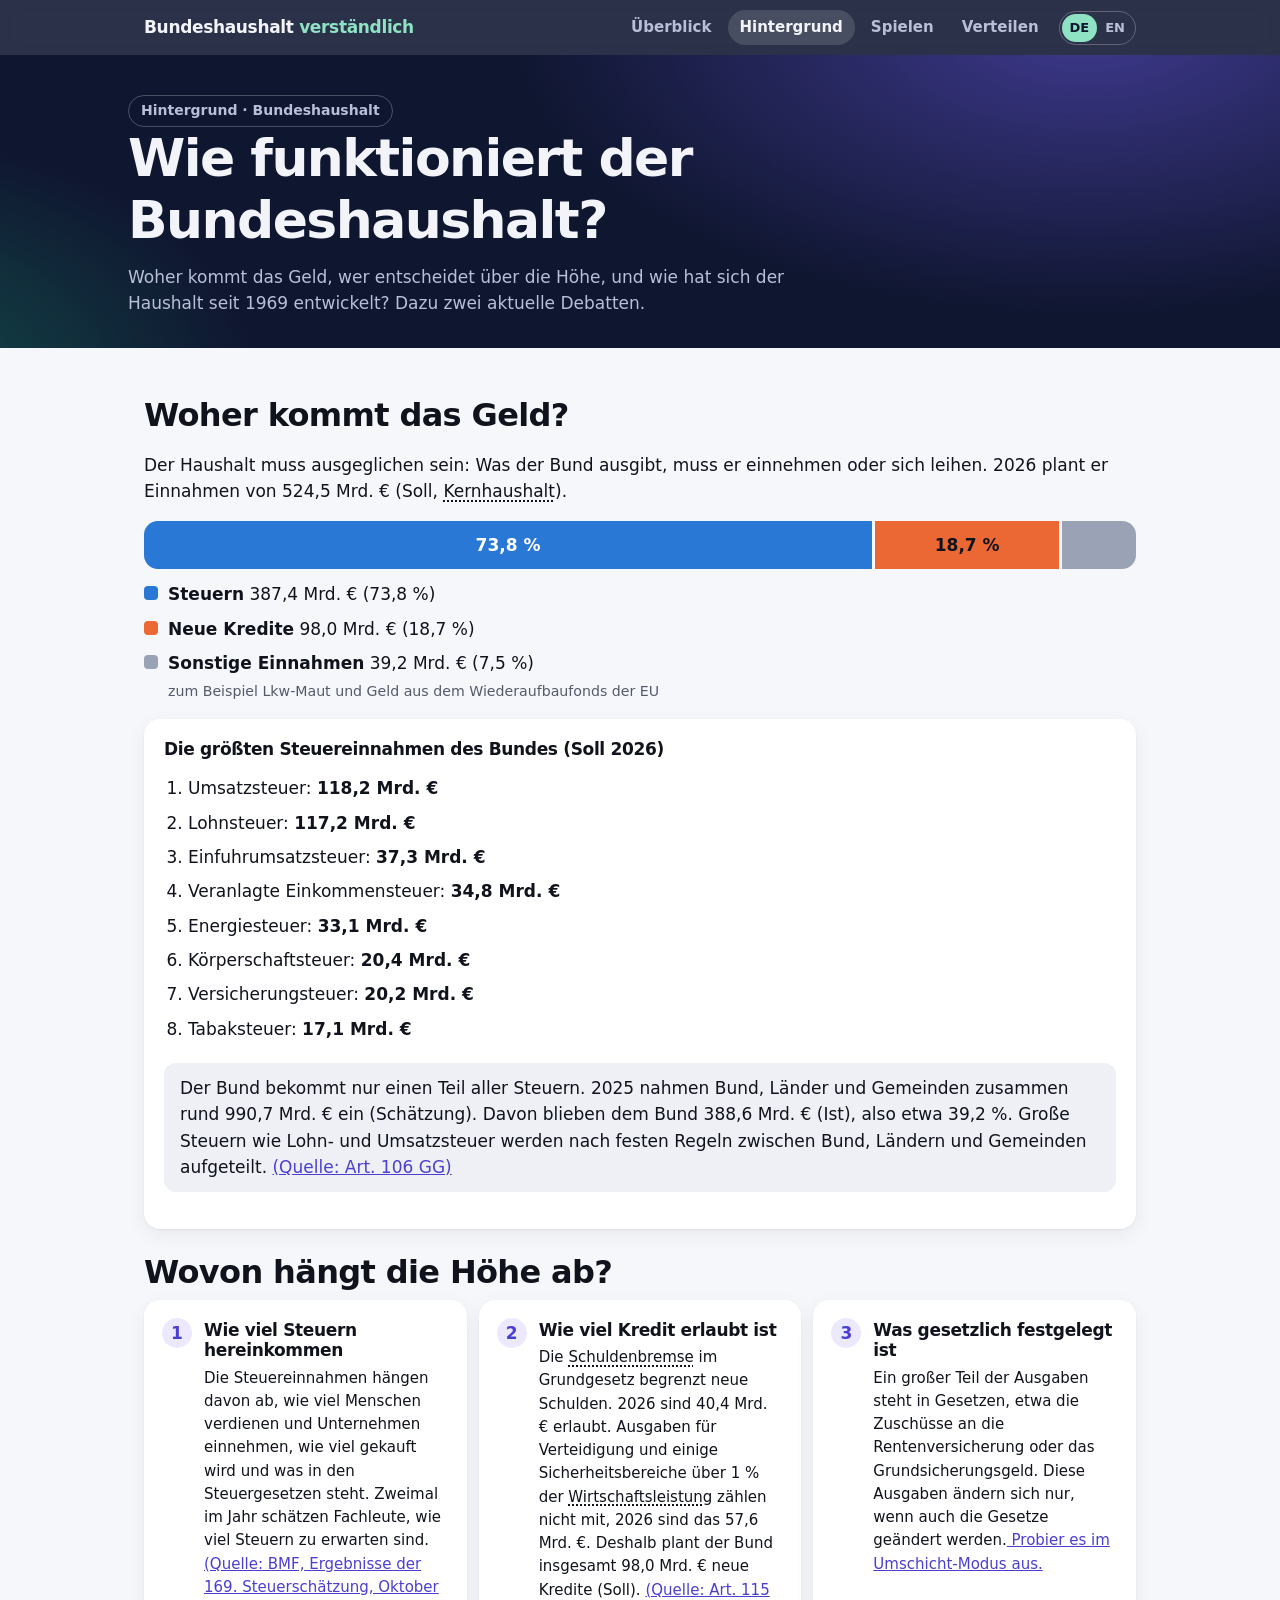
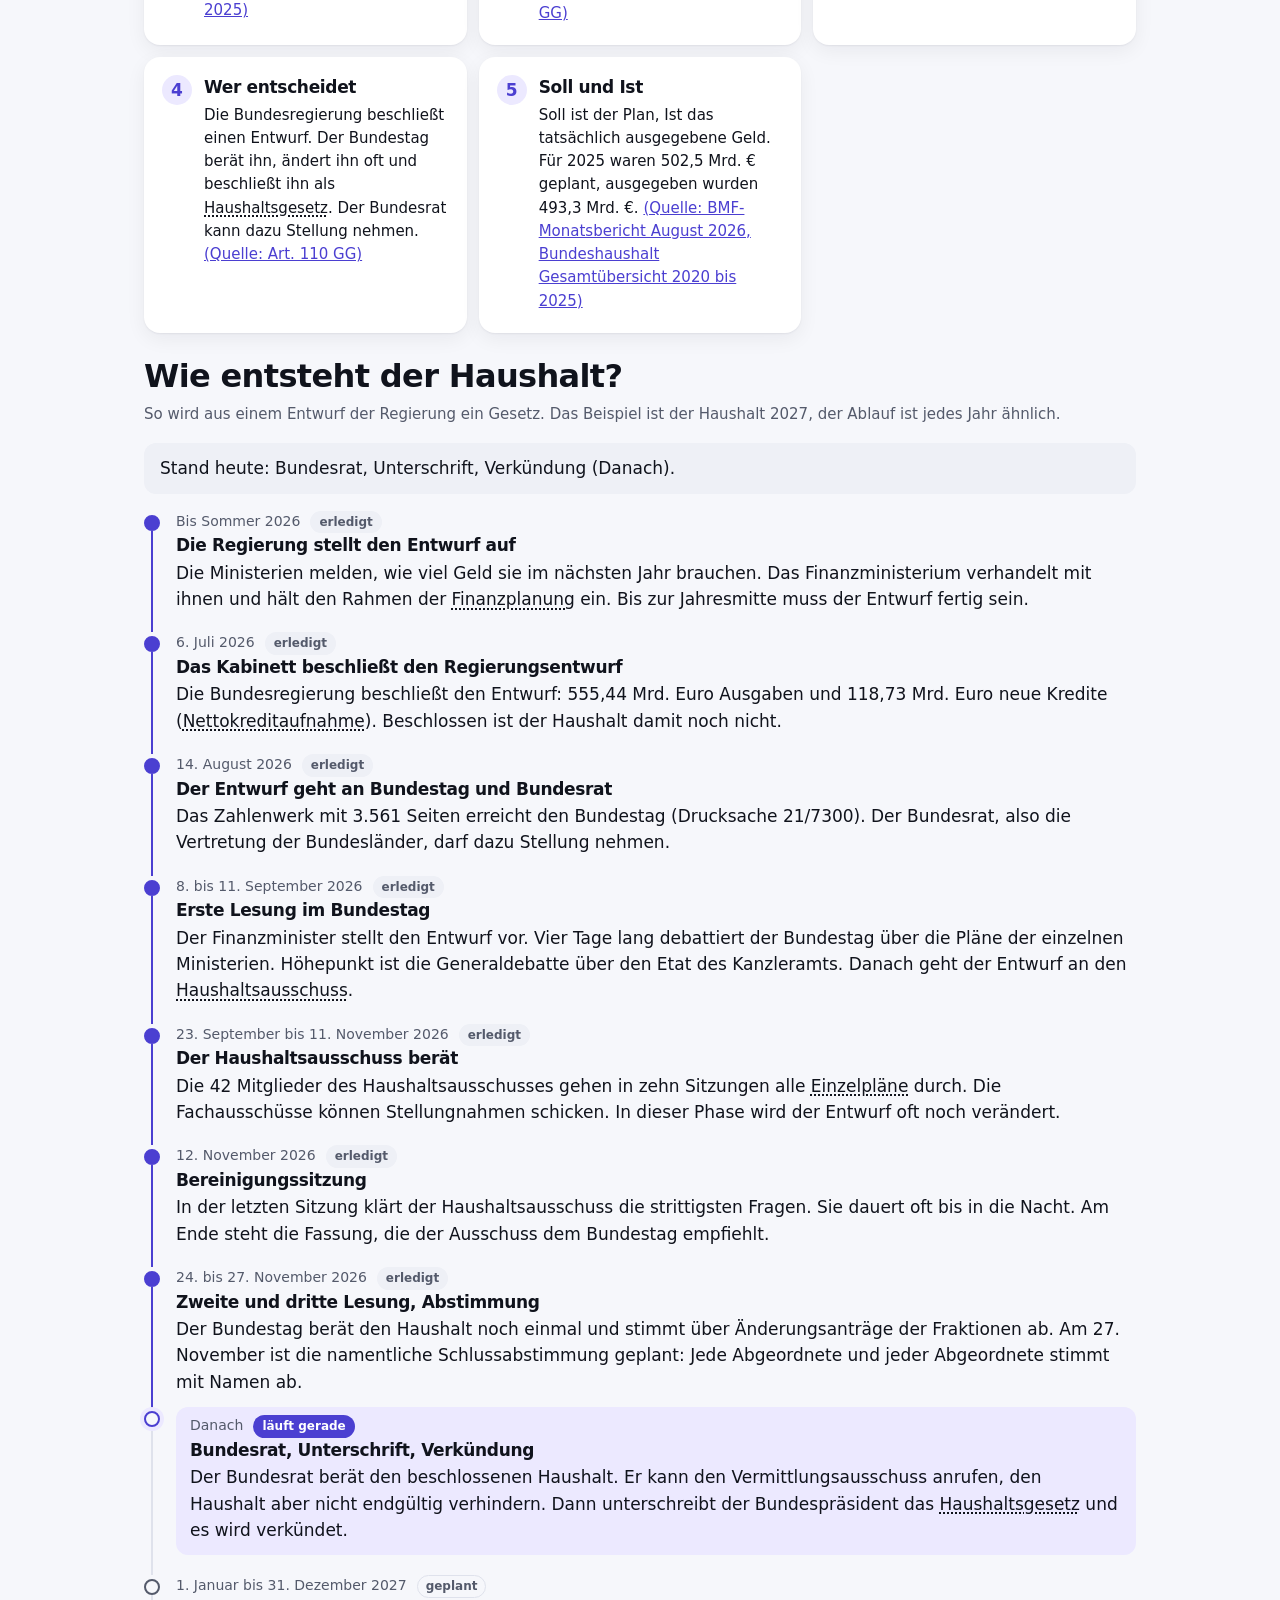
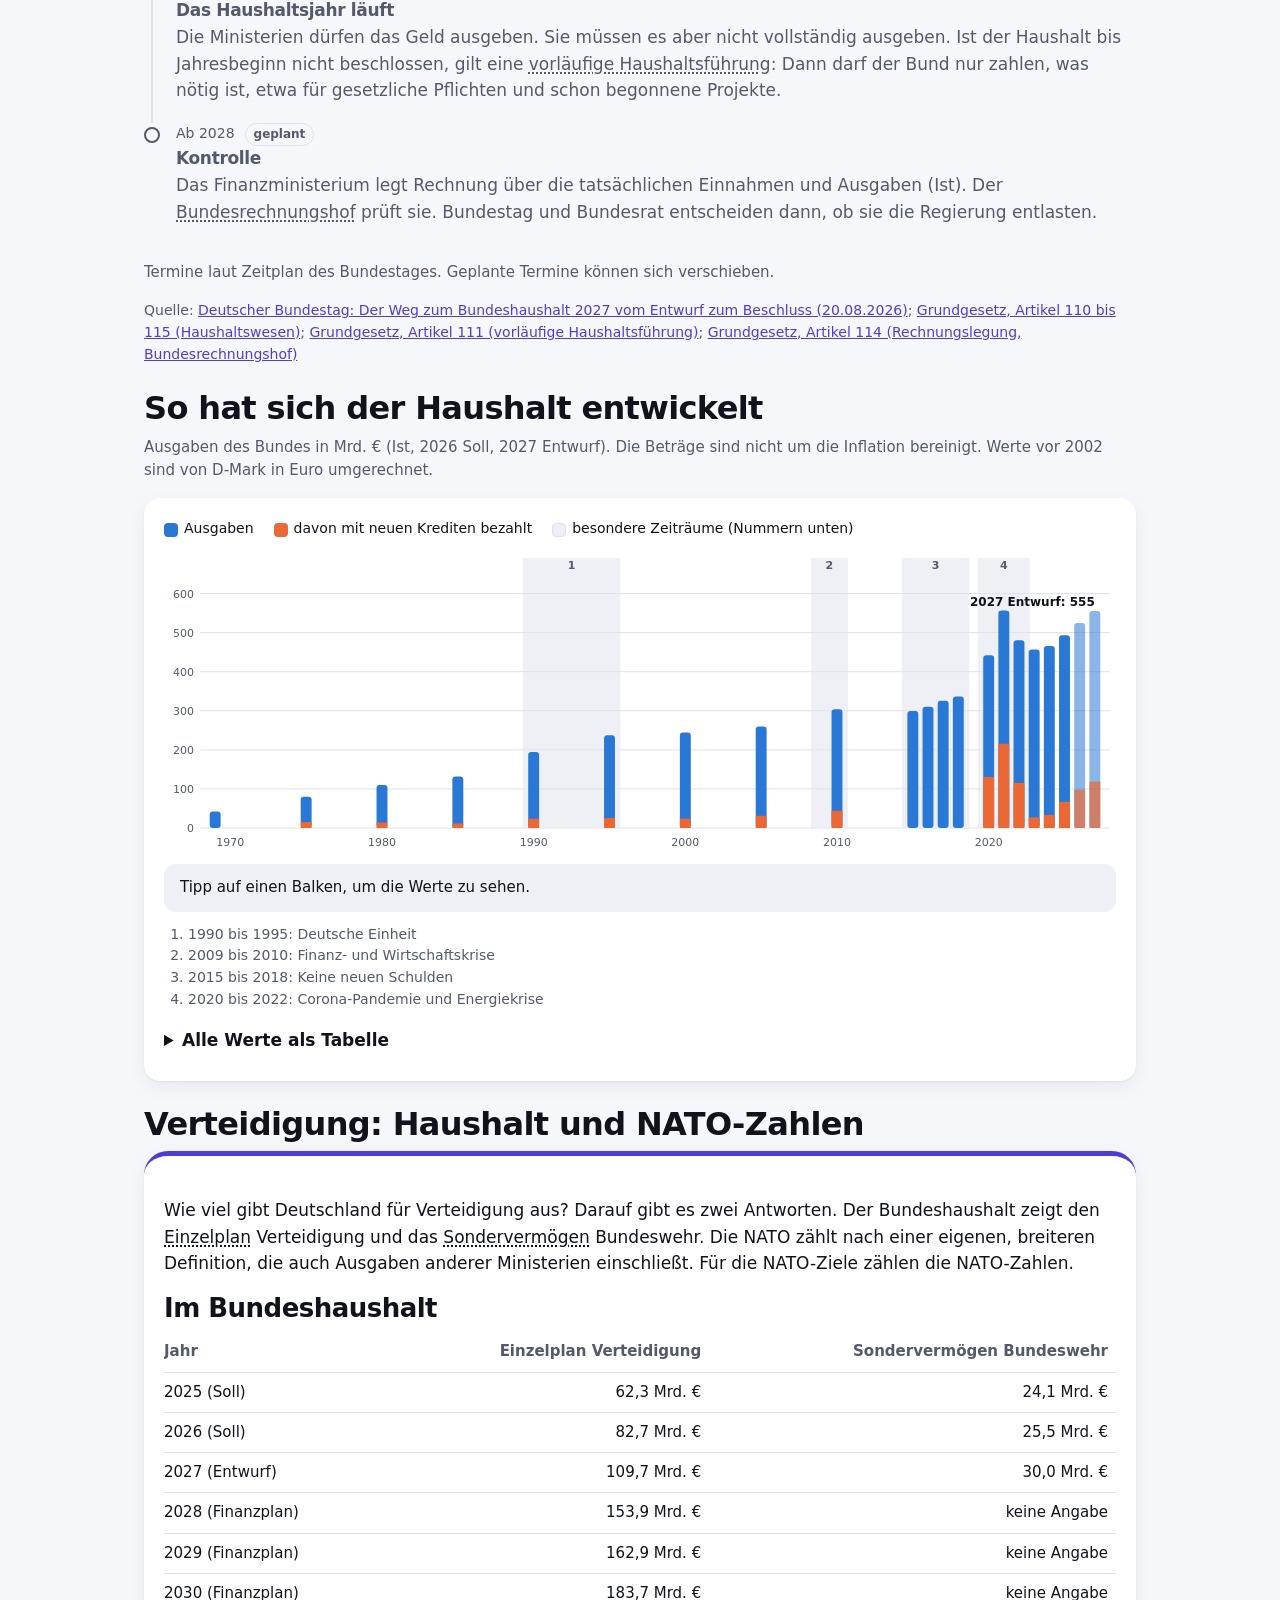
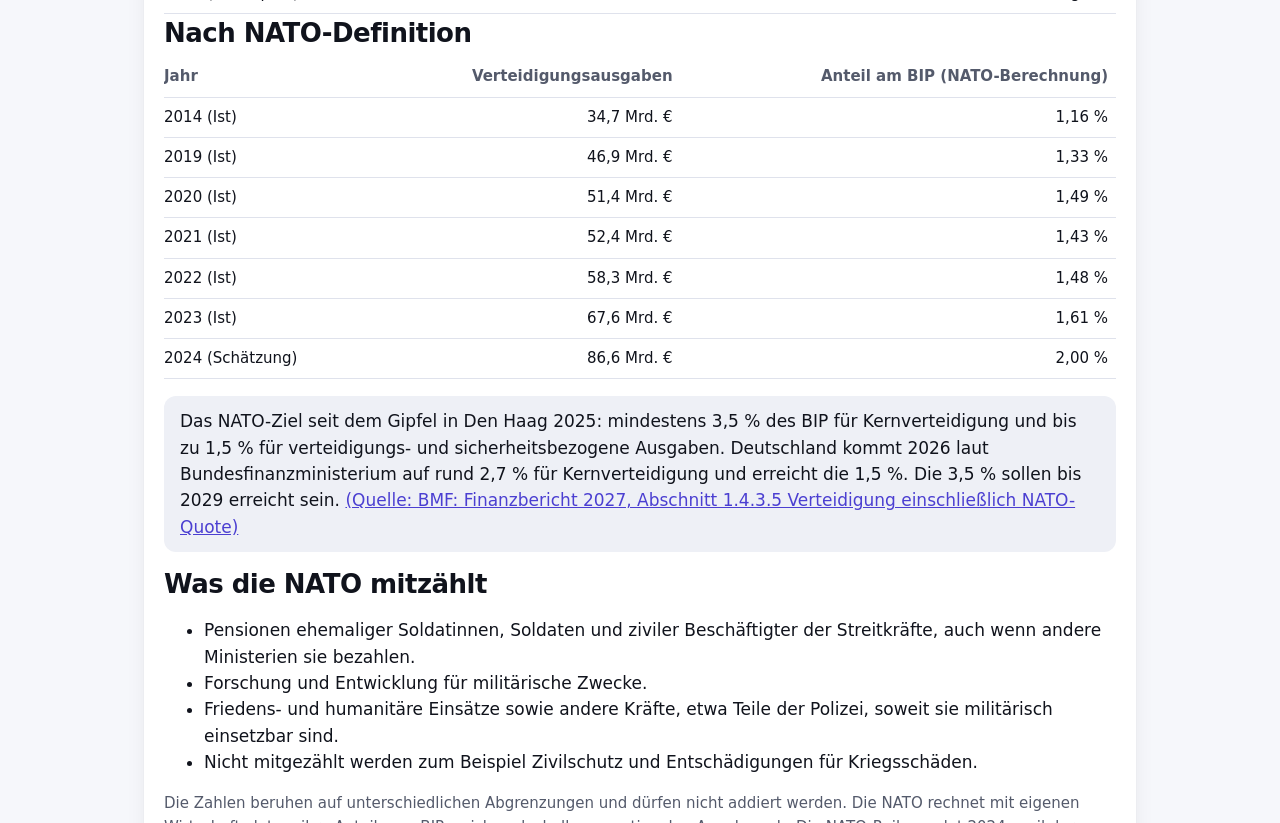
==== hintergrund.html @ 264dc91b "Zeitstrahl Haushaltsverfahren, 100-Euro-Aufteilung, Glossar; CSP und Prüfsumme für D3 Co-Authored-By" ====
<!doctype html>
<html lang="de">
<head>
  <meta charset="utf-8">
  <meta http-equiv="Content-Security-Policy" content="default-src 'self'; script-src 'self' https://cdnjs.cloudflare.com; style-src 'self'; img-src 'self' data:; connect-src 'self'; object-src 'none'; base-uri 'none'; form-action 'none'">
  <meta name="viewport" content="width=device-width, initial-scale=1">
  <title>Hintergrund zum Bundeshaushalt</title>
  <meta name="description" content="Woher kommt das Geld des Bundes, wovon hängt die Höhe des Haushalts ab, und wie hat er sich entwickelt?">
  <meta name="app-version" content="20261026230834">
  <meta name="theme-color" content="#0f1630">
  <link rel="stylesheet" href="css/stil.css?v=20261026230834">
</head>
<body data-seite="hg">
  <header class="topbar">
    <a class="marke" href="index.html" data-intern data-t-html="marke">Bundeshaushalt <span>verständlich</span></a>
    <div class="topbar-rechts">
      <nav class="hauptnav" aria-label="Hauptnavigation">
        <a href="index.html" data-intern data-t="nav.ueberblick">Überblick</a>
        <a href="hintergrund.html" data-intern aria-current="page" data-t="nav.hintergrund">Hintergrund</a>
        <a href="spiel.html" data-intern data-t="nav.spielen">Spielen</a>
        <a href="umschichten.html" data-intern data-t="nav.verteilen">Verteilen</a>
      </nav>
      <nav class="sprachwahl" data-t-label="nav.sprache" aria-label="Sprache">
        <a data-lang="de" hreflang="de" lang="de">DE</a>
        <a data-lang="en" hreflang="en" lang="en">EN</a>
      </nav>
    </div>
  </header>

  <section class="hero seiten-kopf">
    <div class="hero-inhalt">
      <p class="dachzeile" data-t="hg.dachzeile">Hintergrund · Bundeshaushalt</p>
      <h1 data-t="hg.ueberschrift">Wie funktioniert der Bundeshaushalt?</h1>
      <p data-t="hg.einleitung"></p>
    </div>
  </section>

  <main class="seite">
    <section class="bereich" aria-labelledby="einnahmen-titel">
      <h2 class="abschnitt-titel" id="einnahmen-titel" data-t="hg.einnahmen.titel">Woher kommt das Geld?</h2>
      <p id="einnahmen-text"></p>
      <div class="anteilsbalken" id="einnahmen-balken" role="img"></div>
      <ul class="anteils-legende" id="einnahmen-legende"></ul>
      <div class="karte-block">
        <h3 data-t="hg.steuern.titel">Die größten Steuereinnahmen des Bundes (Soll 2026)</h3>
        <ol class="rangliste" id="steuern"></ol>
        <p class="ergebnis-hinweis" id="steuer-verteilung"></p>
      </div>
    </section>

    <section class="bereich" aria-labelledby="hoehe-titel">
      <h2 class="abschnitt-titel" id="hoehe-titel" data-t="hg.hoehe.titel">Wovon hängt die Höhe ab?</h2>
      <div class="karten-raster" id="hoehe"></div>
    </section>

    <section class="bereich" id="verfahren" aria-labelledby="verfahren-titel">
      <h2 class="abschnitt-titel" id="verfahren-titel" data-t="verf.titel">Wie entsteht der Haushalt?</h2>
      <p class="hinweis" id="verfahren-text"></p>
      <p class="ergebnis-hinweis" id="verfahren-stand" aria-live="polite"></p>
      <ol class="zeitstrahl" id="zeitstrahl"></ol>
      <p class="hinweis" data-t="verf.hinweis"></p>
      <p class="debatte-quelle" id="verfahren-quellen"></p>
    </section>

    <section class="bereich" aria-labelledby="verlauf-titel">
      <h2 class="abschnitt-titel" id="verlauf-titel" data-t="hg.geschichte.titel">So hat sich der Haushalt entwickelt</h2>
      <p class="hinweis" data-t="hg.geschichte.text"></p>
      <div class="karte-block">
        <ul class="verlauf-legende">
          <li><span class="punkt punkt-ausgaben"></span><span data-t="hg.geschichte.ausgaben"></span></li>
          <li><span class="punkt punkt-kredite"></span><span data-t="hg.geschichte.kredite"></span></li>
          <li><span class="punkt punkt-zeit"></span><span data-t="hg.geschichte.ereignis"></span></li>
        </ul>
        <div class="verlauf" id="verlauf"></div>
        <p class="verlauf-info" id="verlauf-info" aria-live="polite" data-t="hg.geschichte.tipp"></p>
        <ol class="ereignisse" id="ereignisse"></ol>
        <details class="liste-innen">
          <summary data-t="hg.geschichte.tabelle">Alle Werte als Tabelle</summary>
          <div class="tabelle-rahmen">
            <table id="verlauf-tabelle">
              <thead><tr>
                <th scope="col" data-t="hg.geschichte.jahr">Jahr</th>
                <th scope="col" data-t="hg.geschichte.ausgaben">Ausgaben</th>
                <th scope="col" data-t="hg.geschichte.kredite.kurz">Neue Kredite</th>
                <th scope="col" data-t="hg.geschichte.steuern">Steuern</th>
              </tr></thead>
              <tbody></tbody>
            </table>
          </div>
          <p class="hinweis" data-t="hg.geschichte.luecke"></p>
        </details>
      </div>
    </section>

    <section class="bereich" aria-labelledby="nato-titel">
      <h2 class="abschnitt-titel" id="nato-titel" data-t="nato.titel">Verteidigung: Haushalt und NATO-Zahlen</h2>
      <article class="debatte">
        <p data-t="nato.einleitung"></p>
        <h3 class="ua-unterzeile" data-t="nato.haushalt.titel">Im Bundeshaushalt</h3>
        <div class="tabelle-rahmen">
          <table id="nato-haushalt">
            <thead><tr>
              <th scope="col" data-t="hg.geschichte.jahr">Jahr</th>
              <th scope="col" data-t="nato.ep14">Einzelplan Verteidigung</th>
              <th scope="col" data-t="nato.sv">Sondervermögen Bundeswehr</th>
            </tr></thead>
            <tbody></tbody>
          </table>
        </div>
        <h3 class="ua-unterzeile" data-t="nato.nato.titel">Nach NATO-Definition</h3>
        <div class="tabelle-rahmen">
          <table id="nato-reihe">
            <thead><tr>
              <th scope="col" data-t="hg.geschichte.jahr">Jahr</th>
              <th scope="col" data-t="nato.ausgaben">Verteidigungsausgaben</th>
              <th scope="col" data-t="nato.anteil">Anteil am BIP</th>
            </tr></thead>
            <tbody></tbody>
          </table>
        </div>
        <p class="ergebnis-hinweis" id="nato-quote"></p>
        <h3 class="ua-unterzeile" data-t="nato.zaehlt.titel">Was die NATO mitzählt</h3>
        <ul>
          <li data-t="nato.zaehlt.1"></li>
          <li data-t="nato.zaehlt.2"></li>
          <li data-t="nato.zaehlt.3"></li>
          <li data-t="nato.zaehlt.4"></li>
        </ul>
        <p class="hinweis" data-t="nato.hinweis"></p>
        <p class="debatte-quelle" id="nato-quellen"></p>
      </article>
    </section>

    <section class="bereich" aria-labelledby="ukraine-titel">
      <h2 class="abschnitt-titel" id="ukraine-titel" data-t="ua.titel">Ukraine-Hilfe im Haushalt</h2>
      <article class="debatte">
        <p id="ua-einleitung"></p>
        <div class="tabelle-rahmen">
          <table id="ua-tabelle">
            <thead><tr>
              <th scope="col" data-t="ua.posten">Posten</th>
              <th scope="col" data-t="details.soll26">Soll 2026</th>
              <th scope="col" data-t="details.soll25">Soll 2025</th>
              <th scope="col" data-t="details.entwurf27">Entwurf 2027</th>
            </tr></thead>
            <tbody></tbody>
            <tfoot></tfoot>
          </table>
        </div>
        <p class="hinweis" data-t="ua.hinweis.programm"></p>
        <h3 class="ua-unterzeile" data-t="ua.tracker.titel">Die gesamte Hilfe seit Kriegsbeginn</h3>
        <p id="ua-tracker-text"></p>
        <div class="tabelle-rahmen">
          <table id="ua-tracker">
            <thead><tr>
              <th scope="col" data-t="ua.tracker.art">Art</th>
              <th scope="col" data-t="ua.tracker.zugewiesen">Zugewiesen</th>
              <th scope="col" data-t="ua.tracker.zugesagt">Zugesagt</th>
            </tr></thead>
            <tbody></tbody>
          </table>
        </div>
        <p class="hinweis" data-t="ua.tracker.erklaerung"></p>
        <p class="debatte-quelle" id="ua-tracker-quellen"></p>
        <h3 class="ua-unterzeile" data-t="ua.aufschluesselung.titel">Warum die Militärhilfe nicht aufgeschlüsselt ist</h3>
        <p data-t="ua.aufschluesselung.text"></p>
        <h3 class="ua-unterzeile" data-t="ua.fehlt.titel">Was nicht als Ukraine-Posten erkennbar ist</h3>
        <ul>
          <li data-t="ua.fehlt.1"></li>
          <li data-t="ua.fehlt.2"></li>
        </ul>
        <p class="ergebnis-hinweis" data-t="ua.fazit"></p>
        <p class="debatte-quelle" id="ua-quellen"></p>
      </article>
    </section>

    <section class="bereich" id="laender" aria-labelledby="laender-titel">
      <h2 class="abschnitt-titel" id="laender-titel" data-t="oda.titel">Entwicklungsgelder nach Ländern</h2>
      <article class="debatte">
        <p id="oda-einleitung"></p>
        <label class="suche-label" for="oda-feld" data-t="oda.suche">Land suchen</label>
        <input type="search" id="oda-feld" class="suchfeld" list="oda-liste" autocomplete="off" data-t-placeholder="oda.platzhalter">
        <datalist id="oda-liste"></datalist>
        <div id="oda-land" class="oda-land" aria-live="polite" hidden></div>
        <h3 class="ua-unterzeile" id="oda-top-titel"></h3>
        <ol class="oda-rangliste" id="oda-top"></ol>
        <h3 class="ua-unterzeile" data-t="oda.wichtig.titel">Gut zu wissen</h3>
        <ul>
          <li data-t="oda.wichtig.1"></li>
          <li data-t="oda.wichtig.2"></li>
          <li data-t="oda.wichtig.3"></li>
        </ul>
        <p class="debatte-quelle" id="oda-quelle"></p>
      </article>
    </section>

    <section class="bereich" aria-labelledby="debatten-titel">
      <h2 class="abschnitt-titel" id="debatten-titel" data-t="hg.debatten.titel">Aktuelle Debatten</h2>
      <p class="hinweis" data-t="hg.debatten.text"></p>
      <div id="debatten" class="debatten"></div>
    </section>

    <section class="bereich" id="glossar" aria-labelledby="glossar-titel">
      <h2 class="abschnitt-titel" id="glossar-titel" data-t="glossar.titel">Begriffe einfach erklärt</h2>
      <p class="hinweis" data-t="glossar.text"></p>
      <dl class="glossar-liste" id="glossar-liste" data-kein-glossar></dl>
    </section>

    <footer class="quellen">
      <h2 data-t="quellen.titel">Quellen</h2>
      <ul id="hg-quellen"></ul>
    </footer>
  </main>

  <script src="js/sprache.js?v=20261026230834"></script>
  <script src="js/glossar.js?v=20261026230834"></script>
  <script src="js/hintergrund.js?v=20261026230834"></script>
</body>
</html>
---- css/stil.css ----
/* ==========================================================================
   Bundeshaushalt verständlich: gemeinsame Gestaltung für alle Seiten
   ========================================================================== */

:root {
  color-scheme: light;
  --hintergrund: #f6f7fb;
  --karte: #ffffff;
  --flaeche: #eef0f6;
  --text: #10131c;
  --text-leise: #545a6b;
  --linie: #dfe2ec;
  --akzent: #4b3fd1;
  --akzent-text: #ffffff;
  --akzent-hell: #ece9ff;
  --plus: #13795b;
  --minus: #c03a3a;
  --schatten: 0 1px 2px rgba(16, 19, 28, 0.06), 0 6px 20px rgba(16, 19, 28, 0.06);
  --radius: 16px;

  /* Treemap: feste Farbe je Einzelplan (Identität, keine Wertung) */
  --ep-a: #2a78d6;
  --ep-b: #6250d6;
  --ep-c: #1baf7a;
  --ep-d: #eda100;
  --ep-e: #eb6834;
  --ep-f: #e87ba4;
  --ep-g: #008300;
  --ep-rest: #9aa3b5;

  /* Kopfbereich ist in beiden Modi dunkel */
  --hero-hintergrund: #0f1630;
  --hero-text: #f3f4fa;
  --hero-leise: #b9bfd6;
}
@media (prefers-color-scheme: dark) {
  :root:not([data-theme="light"]) {
    color-scheme: dark;
    --hintergrund: #0d111c;
    --karte: #161b29;
    --flaeche: #1e2435;
    --text: #eef0f6;
    --text-leise: #a9afc2;
    --linie: #2b3246;
    --akzent: #9a8cff;
    --akzent-text: #0d111c;
    --akzent-hell: #262147;
    --plus: #4cc79a;
    --minus: #f08a8a;
    --schatten: 0 1px 2px rgba(0, 0, 0, 0.4), 0 6px 20px rgba(0, 0, 0, 0.3);
    --ep-rest: #6b7489;
  }
}
:root[data-theme="dark"] {
  color-scheme: dark;
  --hintergrund: #0d111c;
  --karte: #161b29;
  --flaeche: #1e2435;
  --text: #eef0f6;
  --text-leise: #a9afc2;
  --linie: #2b3246;
  --akzent: #9a8cff;
  --akzent-text: #0d111c;
  --akzent-hell: #262147;
  --plus: #4cc79a;
  --minus: #f08a8a;
  --schatten: 0 1px 2px rgba(0, 0, 0, 0.4), 0 6px 20px rgba(0, 0, 0, 0.3);
  --ep-rest: #6b7489;
}

* { box-sizing: border-box; }
html { scroll-behavior: smooth; scroll-padding-top: 4.5rem; }

body {
  margin: 0;
  background: var(--hintergrund);
  color: var(--text);
  font-family: system-ui, -apple-system, "Segoe UI", Roboto, "Helvetica Neue", sans-serif;
  font-size: 1.0625rem;
  line-height: 1.55;
  -webkit-font-smoothing: antialiased;
}

a { color: var(--akzent); }
h1, h2, h3 { letter-spacing: -0.02em; line-height: 1.2; }

.seite {
  max-width: 64rem;
  margin: 0 auto;
  padding: 1.5rem 1rem 3rem;
}

/* ---------- Leiste oben ---------- */

.topbar {
  position: sticky;
  top: 0;
  z-index: 20;
  display: flex;
  justify-content: space-between;
  align-items: center;
  gap: 1rem;
  padding: 0.625rem max(1rem, calc((100% - 62rem) / 2));
  background: rgba(15, 22, 48, 0.88);
  backdrop-filter: blur(10px);
  -webkit-backdrop-filter: blur(10px);
  color: var(--hero-text);
}
.marke {
  color: var(--hero-text);
  text-decoration: none;
  font-weight: 800;
  letter-spacing: -0.02em;
  white-space: nowrap;
}
.marke span { color: #8fe3c4; }
.topbar-rechts { display: flex; align-items: center; gap: 0.5rem; }
.sprachwahl {
  display: flex;
  padding: 0.125rem;
  border: 1px solid rgba(255, 255, 255, 0.25);
  border-radius: 999px;
}
.sprachwahl a {
  color: var(--hero-leise);
  text-decoration: none;
  font-size: 0.8125rem;
  font-weight: 700;
  padding: 0.25rem 0.5rem;
  border-radius: 999px;
}
.sprachwahl a[aria-current="true"] { background: #8fe3c4; color: #0f1630; }
.hauptnav { display: flex; gap: 0.25rem; }
.hauptnav a {
  color: var(--hero-leise);
  text-decoration: none;
  font-size: 0.9375rem;
  font-weight: 600;
  padding: 0.375rem 0.75rem;
  border-radius: 999px;
  white-space: nowrap;
}
.hauptnav a:hover { color: var(--hero-text); }
.hauptnav a[aria-current="page"] { background: rgba(255, 255, 255, 0.14); color: var(--hero-text); }

/* ---------- Kopfbereich ---------- */

.hero {
  background:
    radial-gradient(60rem 30rem at 85% -10%, rgba(120, 99, 255, 0.45), transparent 60%),
    radial-gradient(40rem 25rem at -10% 110%, rgba(27, 175, 122, 0.35), transparent 60%),
    var(--hero-hintergrund);
  color: var(--hero-text);
}
.hero-inhalt {
  max-width: 64rem;
  margin: 0 auto;
  padding: 3rem 1rem 3.5rem;
}
.dachzeile {
  display: inline-block;
  margin: 0 0 1rem;
  padding: 0.25rem 0.75rem;
  border: 1px solid rgba(255, 255, 255, 0.25);
  border-radius: 999px;
  font-size: 0.875rem;
  font-weight: 600;
  color: var(--hero-leise);
}
.hero-titel { margin: 0; font-weight: 800; }
.hero-vorsatz { display: block; font-size: clamp(1.25rem, 4vw, 1.75rem); color: var(--hero-leise); font-weight: 600; }
.grosse-zahl {
  display: block;
  margin: 0.25rem 0;
  font-size: clamp(3rem, 14vw, 6.5rem);
  font-weight: 900;
  line-height: 1;
  letter-spacing: -0.04em;
  font-variant-numeric: tabular-nums;
  background: linear-gradient(95deg, #8fe3c4 0%, #7cb7ff 45%, #b49cff 100%);
  -webkit-background-clip: text;
  background-clip: text;
  color: transparent;
}
.unterzeile { margin: 1rem 0 0; font-size: 1.125rem; color: var(--hero-leise); max-width: 40rem; }
.hero-entwurf {
  display: inline-block;
  margin: 0.75rem 0 0;
  padding: 0.375rem 0.75rem;
  border-radius: 10px;
  background: rgba(255, 255, 255, 0.08);
  color: var(--hero-leise);
  font-size: 0.9375rem;
  max-width: 40rem;
}
.hero-entwurf:empty { display: none; }
.hero-entwurf a { color: var(--hero-text); font-weight: 700; white-space: nowrap; }
.details .entwurf { border: 1px dashed var(--linie); background: transparent; }
.details .entwurf small { display: block; font-size: 0.875rem; font-weight: 700; }

.fakten {
  list-style: none;
  display: grid;
  grid-template-columns: repeat(auto-fit, minmax(13rem, 1fr));
  gap: 0.75rem;
  margin: 2rem 0 0;
  padding: 0;
}
.fakt {
  padding: 1rem 1.125rem;
  border-radius: var(--radius);
  background: rgba(255, 255, 255, 0.07);
  border: 1px solid rgba(255, 255, 255, 0.12);
}
.fakt-wert { display: block; font-size: 1.75rem; font-weight: 800; letter-spacing: -0.02em; font-variant-numeric: tabular-nums; }
.fakt-text { display: block; color: var(--hero-text); }
.fakt-quelle { display: block; margin-top: 0.25rem; font-size: 0.8125rem; color: var(--hero-leise); }

.hero-knoepfe { display: flex; flex-wrap: wrap; gap: 0.75rem; margin-top: 2rem; }

/* ---------- Knöpfe ---------- */

.knopf {
  display: inline-block;
  padding: 0.75rem 1.25rem;
  border-radius: 999px;
  background: #8fe3c4;
  color: #0f1630;
  font-weight: 700;
  text-decoration: none;
  transition: transform 0.15s ease;
}
.knopf:hover { transform: translateY(-1px); }
.knopf-hell { background: transparent; color: var(--hero-text); border: 1px solid rgba(255, 255, 255, 0.35); }

/* ---------- Abschnitte ---------- */

.bereich { margin-top: 1.5rem; }
.abschnitt-titel, .bereich > h2 { font-size: clamp(1.5rem, 5vw, 2rem); font-weight: 800; margin: 0.25rem 0 0.5rem; }
h2 { font-size: 1.25rem; margin: 0 0 0.5rem; }
.hinweis { margin: 0 0 1rem; color: var(--text-leise); font-size: 0.9375rem; }

.suche { margin: 0 0 1.5rem; }
.suche-label { display: block; font-weight: 700; margin-bottom: 0.375rem; }
.suchfeld {
  width: 100%;
  padding: 0.875rem 1rem 0.875rem 2.75rem;
  border: 2px solid var(--linie);
  border-radius: 999px;
  background: var(--karte) url("data:image/svg+xml,%3Csvg xmlns='http://www.w3.org/2000/svg' width='20' height='20' viewBox='0 0 24 24' fill='none' stroke='%23888' stroke-width='2.5' stroke-linecap='round'%3E%3Ccircle cx='11' cy='11' r='7'/%3E%3Cpath d='m20 20-3.5-3.5'/%3E%3C/svg%3E") no-repeat 1rem center;
  color: var(--text);
  font: inherit;
  box-shadow: var(--schatten);
}
.suchfeld:focus { outline: none; border-color: var(--akzent); }
.suche-info { margin: 0.5rem 0 0; font-size: 0.875rem; color: var(--text-leise); min-height: 0; }
.suche-info:empty { display: none; }
.suche-ergebnisse { list-style: none; margin: 0.5rem 0 0; padding: 0; display: grid; gap: 0.375rem; }
.treffer {
  display: flex;
  justify-content: space-between;
  align-items: center;
  gap: 1rem;
  width: 100%;
  padding: 0.625rem 0.875rem;
  border: 1px solid var(--linie);
  border-radius: 12px;
  background: var(--karte);
  color: var(--text);
  font: inherit;
  text-align: left;
  cursor: pointer;
}
.treffer:hover, .treffer:focus-visible { border-color: var(--akzent); }
.treffer-land { text-decoration: none; border: 2px dashed var(--akzent); background: var(--akzent-hell); }
.treffer-text { display: grid; gap: 0.125rem; min-width: 0; }
.treffer-text strong { font-size: 0.9375rem; overflow-wrap: anywhere; }
.treffer-text small { color: var(--text-leise); font-size: 0.8125rem; }
.treffer-betrag { flex: none; font-weight: 700; font-variant-numeric: tabular-nums; white-space: nowrap; }
.suchtreffer { margin: 0 0 0.75rem; padding: 0.625rem 0.875rem; border-radius: 10px; background: var(--akzent-hell); color: var(--text); font-weight: 600; }
.pfad { min-height: 1.75rem; font-size: 0.9375rem; }
.pfad button, .pfad a {
  font: inherit;
  font-weight: 600;
  color: var(--akzent);
  background: var(--akzent-hell);
  border: 0;
  padding: 0.25rem 0.75rem;
  border-radius: 999px;
  cursor: pointer;
  text-decoration: none;
}

/* ---------- Treemap ---------- */

.treemap {
  position: relative;
  width: 100%;
  height: 520px;
}
.feld {
  position: absolute;
  overflow: hidden;
  margin: 0;
  padding: 0.5rem 0.625rem;
  border: 0;
  border-radius: 10px;
  background: var(--ep-rest);
  color: #ffffff;
  font: inherit;
  font-size: 0.875rem;
  line-height: 1.25;
  text-align: left;
  cursor: pointer;
  display: flex;
  flex-direction: column;
  justify-content: flex-start;
  transition: transform 0.15s ease, filter 0.15s ease;
}
.feld:hover { filter: brightness(1.08) saturate(1.1); transform: scale(0.99); }
.feld:focus-visible { outline: 3px solid var(--text); outline-offset: 2px; z-index: 1; }
.feld.aktiv { outline: 3px solid var(--text); outline-offset: -3px; }
.feld.dunkel { color: #10131c; }
.feld .name { font-weight: 700; hyphens: auto; overflow-wrap: break-word; }
.feld .betrag { font-variant-numeric: tabular-nums; opacity: 0.9; font-weight: 600; flex: none; }
.feld .name.gekuerzt { display: -webkit-box; -webkit-box-orient: vertical; overflow: hidden; flex: none; }
.feld.gross .name { font-size: 1.125rem; }
.feld.gross .betrag { font-size: 1.5rem; font-weight: 800; letter-spacing: -0.02em; }
.feld.klein { padding: 0.25rem 0.375rem; font-size: 0.75rem; border-radius: 6px; }
.feld.gruppe {
  background-image: repeating-linear-gradient(135deg, rgba(255, 255, 255, 0.18) 0 8px, transparent 8px 16px);
  outline: 2px dashed rgba(255, 255, 255, 0.7);
  outline-offset: -5px;
}
.feld.gruppe .name::after { content: " →"; }
.feld.winzig { border-radius: 4px; }
.feld.winzig .name, .feld.winzig .betrag { display: none; }
.treemap-legende { margin: 0.5rem 0 0; font-size: 0.8125rem; color: var(--text-leise); }
.treemap-mehr { margin-top: 0.5rem; }
.weitere-knopf {
  width: 100%;
  padding: 0.75rem 1rem;
  border: 2px dashed var(--akzent);
  border-radius: 12px;
  background: var(--akzent-hell);
  color: var(--akzent);
  font: inherit;
  font-weight: 700;
  text-align: left;
  cursor: pointer;
}
.weitere-knopf:hover { background: var(--karte); }

/* ---------- Detailkasten und Anlagen ---------- */

.details, .anlagen {
  margin-top: 1rem;
  padding: 1.25rem;
  border-radius: var(--radius);
  background: var(--karte);
  box-shadow: var(--schatten);
}
.details h2, .anlagen h2 { font-size: 1.125rem; }
.details dl {
  display: grid;
  grid-template-columns: repeat(auto-fit, minmax(10rem, 1fr));
  gap: 0.75rem;
  margin: 0.75rem 0 0;
}
.details dl > div { padding: 0.75rem; border-radius: 12px; background: var(--flaeche); }
.details dt { color: var(--text-leise); font-size: 0.875rem; }
.details dd { margin: 0; font-weight: 800; font-size: 1.25rem; letter-spacing: -0.01em; font-variant-numeric: tabular-nums; }
.kapitel-text { margin: 0.25rem 0 0; font-size: 1rem; }
.kapitel-info { margin-top: 1rem; padding-top: 1rem; border-top: 1px solid var(--linie); }
.kapitel-info h3 { margin: 0.75rem 0 0.5rem; font-size: 0.9375rem; }
.kapitel-info h3:first-child { margin-top: 0; }
.kapitel-info .rangliste { font-size: 0.9375rem; }
.kapitel-info .hinweis { margin: 0.75rem 0 0; font-size: 0.8125rem; }
.arten-liste { display: grid; gap: 0.375rem; }
.art-zeile { display: grid; grid-template-columns: minmax(0, 1.4fr) minmax(4rem, 1fr) 3.5rem; gap: 0.625rem; align-items: center; font-size: 0.875rem; }
.art-balken { height: 0.625rem; border-radius: 999px; background: var(--flaeche); overflow: hidden; }
.art-balken span { display: block; height: 100%; border-radius: 999px; background: var(--akzent); }
.art-wert { text-align: right; font-variant-numeric: tabular-nums; font-weight: 700; }
.plus { color: var(--plus); }
.minus { color: var(--minus); }
.anlagen { border-left: 5px solid var(--akzent); }
.anlagen ul { margin: 0.5rem 0; padding-left: 1.25rem; }
.anlagen p { margin: 0.5rem 0 0; }

/* ---------- Tabelle ---------- */

.liste {
  margin-top: 1.5rem;
  padding: 0.25rem 1.25rem;
  border-radius: var(--radius);
  background: var(--karte);
  box-shadow: var(--schatten);
}
.liste summary { cursor: pointer; font-weight: 700; padding: 0.75rem 0; }
.tabelle-rahmen { overflow-x: auto; }
table { width: 100%; border-collapse: collapse; font-size: 0.9375rem; }
th, td { padding: 0.5rem 0.5rem 0.5rem 0; border-bottom: 1px solid var(--linie); text-align: right; vertical-align: top; }
th:first-child, td:first-child { text-align: left; }
th { color: var(--text-leise); font-weight: 600; }
td { font-variant-numeric: tabular-nums; }
td:not(:first-child) { white-space: nowrap; }
td:last-child { white-space: normal; min-width: 6.5rem; }
td button {
  font: inherit;
  text-align: left;
  color: var(--akzent);
  background: none;
  border: 0;
  padding: 0;
  cursor: pointer;
  text-decoration: underline;
}

/* ---------- Aufruf zum Mitmachen ---------- */

.aufruf {
  display: grid;
  gap: 0.5rem;
  justify-items: start;
  margin-top: 3rem;
  padding: 2rem 1.5rem;
  border-radius: 24px;
  text-decoration: none;
  color: var(--hero-text);
  background:
    radial-gradient(30rem 15rem at 100% 0%, rgba(143, 227, 196, 0.35), transparent 60%),
    linear-gradient(135deg, #4b3fd1 0%, #2a2a8f 100%);
  box-shadow: var(--schatten);
}
.aufruf strong { font-size: clamp(1.5rem, 5vw, 2rem); line-height: 1.15; letter-spacing: -0.02em; }
.aufruf-etikett {
  font-size: 0.8125rem;
  font-weight: 700;
  text-transform: uppercase;
  letter-spacing: 0.08em;
  color: #8fe3c4;
}
.aufruf-knoepfe { display: flex; flex-wrap: wrap; gap: 0.75rem; margin-top: 0.75rem; }

/* ==========================================================================
   Haushaltsspiel
   ========================================================================== */

.spiel-status {
  position: sticky;
  top: 3.25rem;
  z-index: 5;
  margin: 0 0 1rem;
  padding: 0.75rem 1rem;
  border-radius: var(--radius);
  background: var(--karte);
  box-shadow: var(--schatten);
}
.fortschritt { height: 6px; border-radius: 999px; background: var(--flaeche); overflow: hidden; margin-bottom: 0.625rem; }
.fortschritt-balken { height: 100%; width: 0; background: linear-gradient(90deg, #1baf7a, #4b3fd1); transition: width 0.3s ease; }
.kennzahlen { display: grid; grid-template-columns: repeat(4, 1fr); gap: 0.5rem; margin: 0; }
.kennzahlen dt { font-size: 0.75rem; color: var(--text-leise); line-height: 1.2; }
.kennzahlen dd { margin: 0.125rem 0 0; font-weight: 800; font-variant-numeric: tabular-nums; }
.kennzahlen-ende { grid-template-columns: repeat(auto-fit, minmax(9rem, 1fr)); margin: 1rem 0; }
.kennzahlen-ende > div { padding: 0.75rem; border-radius: 12px; background: var(--flaeche); }
.kennzahlen-ende dd { font-size: 1.25rem; }

.spiel-karte {
  padding: 1.5rem 1.25rem;
  border-radius: 24px;
  background: var(--karte);
  box-shadow: var(--schatten);
}
.regeln { padding-left: 1.25rem; margin: 0 0 1.5rem; }
.regeln li { margin-bottom: 0.5rem; }
.knopf-gross { font: inherit; font-weight: 700; border: 0; cursor: pointer; font-size: 1.0625rem; padding: 0.875rem 1.5rem; }
.knopf-rand { background: transparent; color: var(--akzent); border: 2px solid var(--akzent); }

.runde-nummer { margin: 0; font-size: 0.875rem; font-weight: 700; color: var(--akzent); text-transform: uppercase; letter-spacing: 0.06em; }
.runde-titel { font-size: clamp(1.5rem, 6vw, 2.25rem); font-weight: 900; margin: 0.25rem 0 0.75rem; }
.runde-situation { font-size: 1.125rem; margin: 0 0 1rem; }
.runde-hintergrund { margin: 0 0 1.5rem; padding: 0.75rem 1rem; border-radius: 12px; background: var(--flaeche); font-size: 0.9375rem; }
.runde-frage { font-size: 1.125rem; margin: 0 0 0.75rem; }

.optionen { display: grid; gap: 0.625rem; }
.option {
  display: flex;
  gap: 0.875rem;
  align-items: flex-start;
  width: 100%;
  padding: 1rem;
  border: 2px solid var(--linie);
  border-radius: var(--radius);
  background: var(--karte);
  color: var(--text);
  font: inherit;
  text-align: left;
  cursor: pointer;
  transition: border-color 0.15s ease, transform 0.15s ease;
}
.option:hover:not(:disabled) { border-color: var(--akzent); transform: translateY(-1px); }
.option:disabled { cursor: default; opacity: 0.45; }
.option.gewaehlt { opacity: 1; border-color: var(--akzent); background: var(--akzent-hell); }
.option-buchstabe {
  flex: none;
  display: grid;
  place-items: center;
  width: 2.25rem;
  height: 2.25rem;
  border-radius: 50%;
  background: var(--akzent);
  color: var(--akzent-text);
  font-weight: 800;
}
.option-text { display: grid; gap: 0.125rem; }
.option-text span { color: var(--text-leise); font-size: 0.9375rem; }

.rueckmeldung { margin-top: 1.5rem; padding-top: 1.25rem; border-top: 1px solid var(--linie); }
.rueckmeldung h3 { margin: 0 0 0.75rem; }
.rueckmeldung-liste { list-style: none; padding: 0; margin: 0 0 1.25rem; display: grid; gap: 0.625rem; }
.rueckmeldung-liste li { padding: 0.875rem 1rem; border-radius: 12px; background: var(--flaeche); }
.rueckmeldung-liste p { margin: 0.375rem 0 0; font-size: 0.9375rem; color: var(--text-leise); }
.rm-kopf { display: flex; justify-content: space-between; gap: 1rem; font-weight: 700; }
.rm-kopf strong { font-variant-numeric: tabular-nums; white-space: nowrap; }

.ende-summe { font-size: 1.125rem; }
.entscheidungen { padding-left: 1.25rem; }
.entscheidungen li { margin-bottom: 0.375rem; }

/* ---------- Quellen ---------- */

.quellen {
  margin-top: 3rem;
  padding-top: 1rem;
  border-top: 1px solid var(--linie);
  font-size: 0.9375rem;
  color: var(--text-leise);
}
.quellen ul { padding-left: 1.25rem; margin: 0; }
.quellen li { margin-bottom: 0.5rem; }

/* ==========================================================================
   Umschicht-Modus
   ========================================================================== */

.seiten-kopf { padding: 2.5rem 1rem 2rem; }
.seiten-kopf .hero-inhalt { padding: 0; }
.seiten-kopf h1 { margin: 0 0 0.75rem; font-size: clamp(2rem, 8vw, 3.25rem); font-weight: 900; letter-spacing: -0.03em; }
.seiten-kopf p { color: var(--hero-leise); max-width: 42rem; margin: 0; }

.mit-bilanz { padding-bottom: 7rem; }
.schritt {
  display: inline-grid;
  place-items: center;
  width: 2rem;
  height: 2rem;
  margin-right: 0.5rem;
  border-radius: 50%;
  background: var(--akzent);
  color: var(--akzent-text);
  font-size: 1rem;
  vertical-align: 0.2em;
}

.szenarien { display: flex; flex-wrap: wrap; gap: 0.5rem; }
.szenario {
  font: inherit;
  font-size: 0.9375rem;
  font-weight: 600;
  padding: 0.625rem 1rem;
  border: 1px solid var(--linie);
  border-radius: 999px;
  background: var(--karte);
  color: var(--text);
  cursor: pointer;
  box-shadow: var(--schatten);
}
.szenario.aktiv { background: var(--akzent); border-color: var(--akzent); color: var(--akzent-text); }
.szenario-text { margin: 1rem 0 0; padding: 1rem 1.25rem; background: var(--akzent-hell); border-radius: var(--radius); }

.bereich-liste { display: grid; gap: 0.75rem; }
@media (min-width: 52rem) { .bereich-liste { grid-template-columns: 1fr 1fr; } }
.bereich-karte {
  padding: 1rem 1.125rem;
  border: 2px solid transparent;
  border-radius: var(--radius);
  background: var(--karte);
  box-shadow: var(--schatten);
}
.bereich-karte.geaendert { border-color: var(--akzent); }
.karte-kopf { display: flex; justify-content: space-between; align-items: baseline; gap: 0.5rem; flex-wrap: wrap; }
.karte-kopf h3 { margin: 0; font-size: 1.0625rem; }
.bindung {
  font-size: 0.75rem;
  font-weight: 600;
  padding: 0.125rem 0.5rem;
  border-radius: 999px;
  background: var(--flaeche);
  color: var(--text-leise);
  white-space: nowrap;
}
.karte-werte { margin: 0.375rem 0; display: flex; flex-direction: column; font-variant-numeric: tabular-nums; }
.karte-werte .soll { color: var(--text-leise); font-size: 0.9375rem; }
.karte-werte .plan { font-weight: 700; }

.regler { display: flex; align-items: center; gap: 0.5rem; }
.regler input { flex: 1; min-width: 0; accent-color: var(--akzent); height: 2rem; }
.knopf-rund {
  flex: none;
  width: 2.75rem;
  height: 2.75rem;
  border-radius: 50%;
  border: 0;
  background: var(--flaeche);
  color: var(--text);
  font: inherit;
  font-size: 1.375rem;
  font-weight: 700;
  line-height: 1;
  cursor: pointer;
}
.knopf-rund:hover:not(:disabled) { background: var(--akzent-hell); color: var(--akzent); }
.knopf-rund:disabled, .regler input:disabled { opacity: 0.4; cursor: not-allowed; }
.karte-hinweis { margin: 0.5rem 0 0; font-size: 0.9375rem; color: var(--text-leise); }

.mehr { margin-top: 0.5rem; }
.mehr summary { cursor: pointer; color: var(--akzent); font-weight: 600; font-size: 0.9375rem; padding: 0.25rem 0; }
.mehr-inhalt { font-size: 0.9375rem; }
.mehr-inhalt h4 { margin: 0.75rem 0 0.25rem; font-size: 0.9375rem; }
.mehr-inhalt p { margin: 0; }
.mehr-inhalt ul { margin: 0; padding-left: 1.25rem; }

#ergebnis {
  padding: 1.25rem;
  border-radius: var(--radius);
  background: var(--karte);
  box-shadow: var(--schatten);
}
#ergebnis > p:first-child { margin-top: 0; }
.ergebnis-liste { list-style: none; padding: 0; margin: 0.5rem 0; }
.ergebnis-liste li {
  display: flex;
  justify-content: space-between;
  gap: 1rem;
  padding: 0.5rem 0;
  border-bottom: 1px solid var(--linie);
  font-variant-numeric: tabular-nums;
}
.ergebnis-hinweis { padding: 0.75rem 1rem; background: var(--flaeche); border-radius: 12px; }

.bilanz {
  position: fixed;
  left: 0.75rem;
  right: 0.75rem;
  bottom: 0.75rem;
  max-width: 62rem;
  margin: 0 auto;
  display: flex;
  justify-content: space-between;
  align-items: center;
  gap: 1rem;
  padding: 0.75rem 0.75rem 0.75rem 1.25rem;
  border-radius: 999px;
  background: var(--hero-hintergrund);
  color: var(--hero-text);
  box-shadow: 0 10px 30px rgba(15, 22, 48, 0.35);
  z-index: 10;
}
.bilanz::before {
  content: "";
  flex: none;
  width: 0.75rem;
  height: 0.75rem;
  border-radius: 50%;
  background: var(--hero-leise);
}
.bilanz.ausgeglichen::before { background: #4cc79a; }
.bilanz.zu-viel::before, .bilanz.zu-wenig::before { background: #ffc857; }
.bilanz-text { margin: 0; flex: 1; font-weight: 700; font-variant-numeric: tabular-nums; }
.knopf-leise {
  font: inherit;
  font-size: 0.875rem;
  font-weight: 600;
  padding: 0.5rem 0.875rem;
  border: 1px solid rgba(255, 255, 255, 0.3);
  border-radius: 999px;
  background: transparent;
  color: var(--hero-text);
  cursor: pointer;
  white-space: nowrap;
}

/* ==========================================================================
   Hintergrund
   ========================================================================== */

.karte-block {
  margin-top: 1rem;
  padding: 1.25rem;
  border-radius: var(--radius);
  background: var(--karte);
  box-shadow: var(--schatten);
}
.karte-block h3 { margin: 0 0 0.75rem; font-size: 1.0625rem; }

.anteilsbalken {
  display: flex;
  height: 3rem;
  margin: 1rem 0 0.75rem;
  border-radius: 14px;
  overflow: hidden;
  gap: 3px;
  background: var(--hintergrund);
}
.teil {
  display: grid;
  place-items: center;
  color: #ffffff;
  font-weight: 800;
  font-variant-numeric: tabular-nums;
  min-width: 4px;
}
.teil-steuern { background: var(--ep-a); }
.teil-kredite { background: var(--ep-e); color: #10131c; }
.teil-sonstige { background: var(--ep-rest); color: #10131c; }
.anteils-legende { list-style: none; padding: 0; margin: 0; display: grid; gap: 0.5rem; }
.anteils-legende li { display: flex; gap: 0.625rem; align-items: flex-start; }
.anteils-legende .wert { font-variant-numeric: tabular-nums; }
.anteils-legende small { color: var(--text-leise); }
.punkt { flex: none; width: 0.875rem; height: 0.875rem; margin-top: 0.3rem; border-radius: 4px; display: inline-block; }

.rangliste { margin: 0; padding-left: 1.5rem; }
.rangliste li { padding: 0.25rem 0; }
.rangliste li > * { display: inline; }
.rangliste li { display: list-item; }
.rangliste li span::after { content: ": "; }
.rangliste strong { font-variant-numeric: tabular-nums; }

.karten-raster { display: grid; gap: 0.75rem; grid-template-columns: repeat(auto-fit, minmax(16rem, 1fr)); }
.info-karte {
  position: relative;
  padding: 1.25rem 1.25rem 1.25rem 3.75rem;
  border-radius: var(--radius);
  background: var(--karte);
  box-shadow: var(--schatten);
}
.info-karte h3 { margin: 0 0 0.375rem; font-size: 1.0625rem; }
.info-karte p { margin: 0; font-size: 0.9375rem; }
.info-nummer {
  position: absolute;
  left: 1.125rem;
  top: 1.125rem;
  display: grid;
  place-items: center;
  width: 1.875rem;
  height: 1.875rem;
  border-radius: 50%;
  background: var(--akzent-hell);
  color: var(--akzent);
  font-weight: 800;
}

.verlauf { width: 100%; }
.verlauf svg { display: block; overflow: visible; }
.verlauf-gitter { stroke: var(--linie); stroke-width: 1; }
.verlauf-achse { fill: var(--text-leise); font-size: 11px; font-variant-numeric: tabular-nums; }
.verlauf-wert { fill: var(--text); font-size: 12px; font-weight: 700; }
.verlauf-nummer { fill: var(--text-leise); font-size: 11px; font-weight: 700; }
.verlauf-zeitraum { fill: var(--flaeche); }
.balken-ausgaben { fill: var(--ep-a); }
.balken-kredite { fill: var(--ep-e); }
.verlauf-soll .balken-ausgaben { fill-opacity: 0.55; }
.verlauf-soll .balken-kredite { fill-opacity: 0.7; }
.verlauf-treffer { fill: transparent; cursor: pointer; }
.verlauf-jahr:hover .balken-ausgaben, .verlauf-jahr:focus .balken-ausgaben { filter: brightness(1.15); }
.verlauf-jahr:focus { outline: none; }
.verlauf-jahr:focus-visible .verlauf-treffer { stroke: var(--text); stroke-width: 2; }
.punkt-ausgaben { background: var(--ep-a); }
.punkt-kredite { background: var(--ep-e); }
.punkt-zeit { background: var(--flaeche); border: 1px solid var(--linie); }
.verlauf-legende { list-style: none; padding: 0; margin: 0 0 0.75rem; display: flex; flex-wrap: wrap; gap: 0.375rem 1.25rem; font-size: 0.875rem; }
.verlauf-legende li { display: flex; gap: 0.375rem; align-items: flex-start; }
.verlauf-info { min-height: 3rem; margin: 0.75rem 0; padding: 0.75rem 1rem; border-radius: 12px; background: var(--flaeche); font-size: 0.9375rem; font-variant-numeric: tabular-nums; }
.ereignisse { margin: 0 0 0.5rem; padding-left: 1.5rem; font-size: 0.875rem; color: var(--text-leise); }
.liste-innen summary { cursor: pointer; font-weight: 700; padding: 0.5rem 0; }

.debatten { display: grid; gap: 1rem; }
.debatte {
  padding: 1.5rem 1.25rem;
  border-radius: 24px;
  background: var(--karte);
  box-shadow: var(--schatten);
  border-top: 5px solid var(--akzent);
}
.debatte h3 { margin: 0.25rem 0 0.5rem; font-size: clamp(1.25rem, 5vw, 1.625rem); font-weight: 800; }
.debatte-etikett { font-size: 0.75rem; font-weight: 700; text-transform: uppercase; letter-spacing: 0.06em; color: var(--akzent); }
.debatte-stand { margin: 0 0 1rem; }
.debatte-abschnitt { border-top: 1px solid var(--linie); padding: 0.25rem 0; }
.debatte-abschnitt summary { cursor: pointer; font-weight: 700; padding: 0.625rem 0; }
.debatte-abschnitt ul { margin: 0 0 0.5rem; padding-left: 1.25rem; }
.debatte-abschnitt li { margin-bottom: 0.375rem; }
.debatte-quelle { margin: 0 0 0.5rem; font-size: 0.875rem; color: var(--text-leise); }
.ua-unterzeile { font-size: 1.0625rem; margin: 1.25rem 0 0.375rem; }
#ua-tabelle td small { color: var(--text-leise); }
#ua-tabelle tfoot th, #ua-tabelle tfoot td { font-weight: 800; border-bottom: 0; border-top: 2px solid var(--linie); }
#ua-tabelle tfoot th { text-align: left; }
#ua-tracker .summenzeile td { font-weight: 800; border-top: 2px solid var(--linie); }

.oda-land { margin: 1rem 0; padding: 1rem; border-radius: 14px; background: var(--flaeche); }
.oda-land h3 { margin: 0 0 0.25rem; font-size: 1.0625rem; }
.oda-land .kennzahlen-ende > div { background: var(--karte); }
.oda-jahre { margin-top: 0.5rem; font-size: 0.875rem; }
.oda-jahre th, .oda-jahre td { text-align: right; white-space: nowrap; }
.oda-rangliste { list-style: none; margin: 0; padding: 0; display: grid; gap: 0.25rem; }
.oda-zeile {
  display: grid;
  grid-template-columns: minmax(0, 1.2fr) minmax(4rem, 1fr) auto;
  gap: 0.625rem;
  align-items: center;
  width: 100%;
  padding: 0.375rem 0.5rem;
  border: 0;
  border-radius: 8px;
  background: transparent;
  color: var(--text);
  font: inherit;
  font-size: 0.9375rem;
  text-align: left;
  cursor: pointer;
}
.oda-zeile:hover { background: var(--flaeche); }
.oda-wert { font-variant-numeric: tabular-nums; font-weight: 700; white-space: nowrap; }

/* ---------- Wohin gehen 100 Euro? ---------- */

.hundert-liste { list-style: none; margin: 0 0 1rem; padding: 0; display: grid; gap: 0.125rem; }
.hundert-zeile {
  display: grid;
  grid-template-columns: minmax(0, 1.3fr) minmax(4rem, 1fr) 4.5rem;
  gap: 0.625rem;
  align-items: center;
  padding: 0.3125rem 0.5rem;
  border-radius: 8px;
  font-size: 0.9375rem;
}
.hundert-zeile:hover { background: var(--flaeche); }
.hundert-wert { font-variant-numeric: tabular-nums; font-weight: 700; text-align: right; white-space: nowrap; }

/* ---------- Zeitstrahl: Wie entsteht der Haushalt? ---------- */

.zeitstrahl { list-style: none; margin: 1rem 0; padding: 0; }
.zeitstrahl li { position: relative; padding: 0 0 1.25rem 2rem; }
.zeitstrahl li::before {
  content: "";
  position: absolute;
  left: calc(0.5rem - 1px);
  top: 1.25rem;
  bottom: 0;
  width: 2px;
  background: var(--linie);
}
.zeitstrahl li:last-child::before { display: none; }
.zeitstrahl li::after {
  content: "";
  position: absolute;
  left: 0;
  top: 0.25rem;
  width: 1rem;
  height: 1rem;
  box-sizing: border-box;
  border-radius: 50%;
  border: 2px solid var(--text-leise);
  background: var(--hintergrund);
}
.zeitstrahl li.erledigt::before { background: var(--akzent); }
.zeitstrahl li.erledigt::after { border-color: var(--akzent); background: var(--akzent); }
.zeitstrahl li.aktuell::after { border-color: var(--akzent); background: var(--hintergrund); box-shadow: 0 0 0 4px var(--akzent-hell); }
.zeitstrahl li.aktuell .zeitstrahl-inhalt { margin-top: -0.5rem; padding: 0.5rem 0.875rem 0.75rem; border-radius: 12px; background: var(--akzent-hell); }
.zeitstrahl-kopf { display: flex; flex-wrap: wrap; align-items: baseline; gap: 0.25rem 0.625rem; margin: 0; font-size: 0.875rem; color: var(--text-leise); }
.zeitstrahl-status { font-size: 0.75rem; font-weight: 700; padding: 0.0625rem 0.5rem; border-radius: 999px; border: 1px solid var(--linie); }
.zeitstrahl li.erledigt .zeitstrahl-status { border-color: transparent; background: var(--flaeche); }
.zeitstrahl li.aktuell .zeitstrahl-status { border-color: transparent; background: var(--akzent); color: var(--akzent-text); }
.zeitstrahl h3 { margin: 0.125rem 0 0.25rem; font-size: 1.0625rem; }
.zeitstrahl h3 + p { margin: 0; }
.zeitstrahl li.geplant h3, .zeitstrahl li.geplant h3 + p { color: var(--text-leise); }

/* ---------- Glossar ---------- */

.begriff {
  text-decoration: underline dotted;
  text-decoration-thickness: 1.5px;
  text-underline-offset: 0.2em;
  cursor: help;
}
.begriff:hover { text-decoration-style: solid; }
.begriff:focus-visible { outline: 2px solid var(--akzent); outline-offset: 2px; border-radius: 3px; }
.glossar-box {
  position: fixed;
  z-index: 50;
  left: 50%;
  bottom: 1rem;
  transform: translateX(-50%);
  width: min(32rem, calc(100% - 2rem));
  max-height: 60vh;
  overflow-y: auto;
  box-sizing: border-box;
  padding: 1rem 1.125rem;
  border: 1px solid var(--linie);
  border-radius: var(--radius);
  background: var(--karte);
  color: var(--text);
  box-shadow: 0 10px 40px rgba(0, 0, 0, 0.25);
}
.glossar-box[hidden] { display: none; }
.glossar-box-kopf { display: flex; justify-content: space-between; align-items: start; gap: 1rem; }
.glossar-box-kopf strong { font-size: 1.0625rem; }
.glossar-zu {
  flex: none;
  width: 2.25rem;
  height: 2.25rem;
  margin: -0.375rem -0.5rem 0 0;
  border: 0;
  border-radius: 50%;
  background: var(--flaeche);
  color: var(--text);
  font-size: 1.25rem;
  line-height: 1;
  cursor: pointer;
}
.glossar-box-text { margin: 0.375rem 0 0.5rem; }
.glossar-box-fuss { margin: 0; font-size: 0.875rem; color: var(--text-leise); }
.glossar-liste { margin: 0; }
.glossar-liste dt { margin-top: 0.875rem; font-weight: 700; scroll-margin-top: 6rem; }
.glossar-liste dd { margin: 0.125rem 0 0; }
.glossar-liste dd a { font-size: 0.875rem; }

/* ---------- Handy ---------- */

@media (max-width: 40rem) {
  body { font-size: 1rem; }
  /* Leiste oben zweizeilig: Name und Sprache, darunter das Menü */
  html { scroll-padding-top: 6.5rem; }
  .topbar { flex-wrap: wrap; row-gap: 0.25rem; padding: 0.5rem 0.75rem 0.375rem; }
  .topbar .marke { font-size: 0.9375rem; }
  .topbar .marke span { display: none; }
  .topbar-rechts { display: contents; }
  .sprachwahl { order: 1; }
  .hauptnav { order: 2; width: 100%; justify-content: space-between; gap: 0; overflow-x: auto; scrollbar-width: none; }
  .hauptnav a { padding: 0.375rem 0.5rem; font-size: 0.875rem; }
  .sprachwahl a { padding: 0.25rem 0.4rem; }
  .hero-inhalt { padding: 2rem 1rem 2.5rem; }
  .fakten { grid-template-columns: 1fr; }
  .fakt { display: grid; grid-template-columns: auto 1fr; column-gap: 0.75rem; align-items: baseline; }
  .fakt-wert { font-size: 1.375rem; }
  .fakt-quelle { grid-column: 1 / -1; }
  .treemap { height: 440px; }
  /* Auf dem Handy die Spalte "Soll 2025" ausblenden (nur in diesen Tabellen) */
  #tabelle th:nth-child(3), #tabelle td:nth-child(3),
  #ua-tabelle th:nth-child(3), #ua-tabelle td:nth-child(3) { display: none; }
  #tabelle th:nth-child(5), #tabelle td:nth-child(5) { display: none; }
  table { font-size: 0.875rem; }
  td:last-child { min-width: 5.5rem; }
  .bilanz { border-radius: 20px; }
  .kennzahlen { grid-template-columns: repeat(2, 1fr); }
  .spiel-status { top: 5.5rem; padding: 0.625rem 0.875rem; }
  .spiel-karte { padding: 1.25rem 1rem; }
  .bilanz-text { font-size: 0.9375rem; line-height: 1.35; }
  .hundert-zeile { grid-template-columns: minmax(0, 1fr) 3.5rem 4.25rem; gap: 0.5rem; font-size: 0.875rem; padding-inline: 0.25rem; }
}

@media (prefers-reduced-motion: reduce) {
  html { scroll-behavior: auto; }
  .knopf, .feld { transition: none; }
}
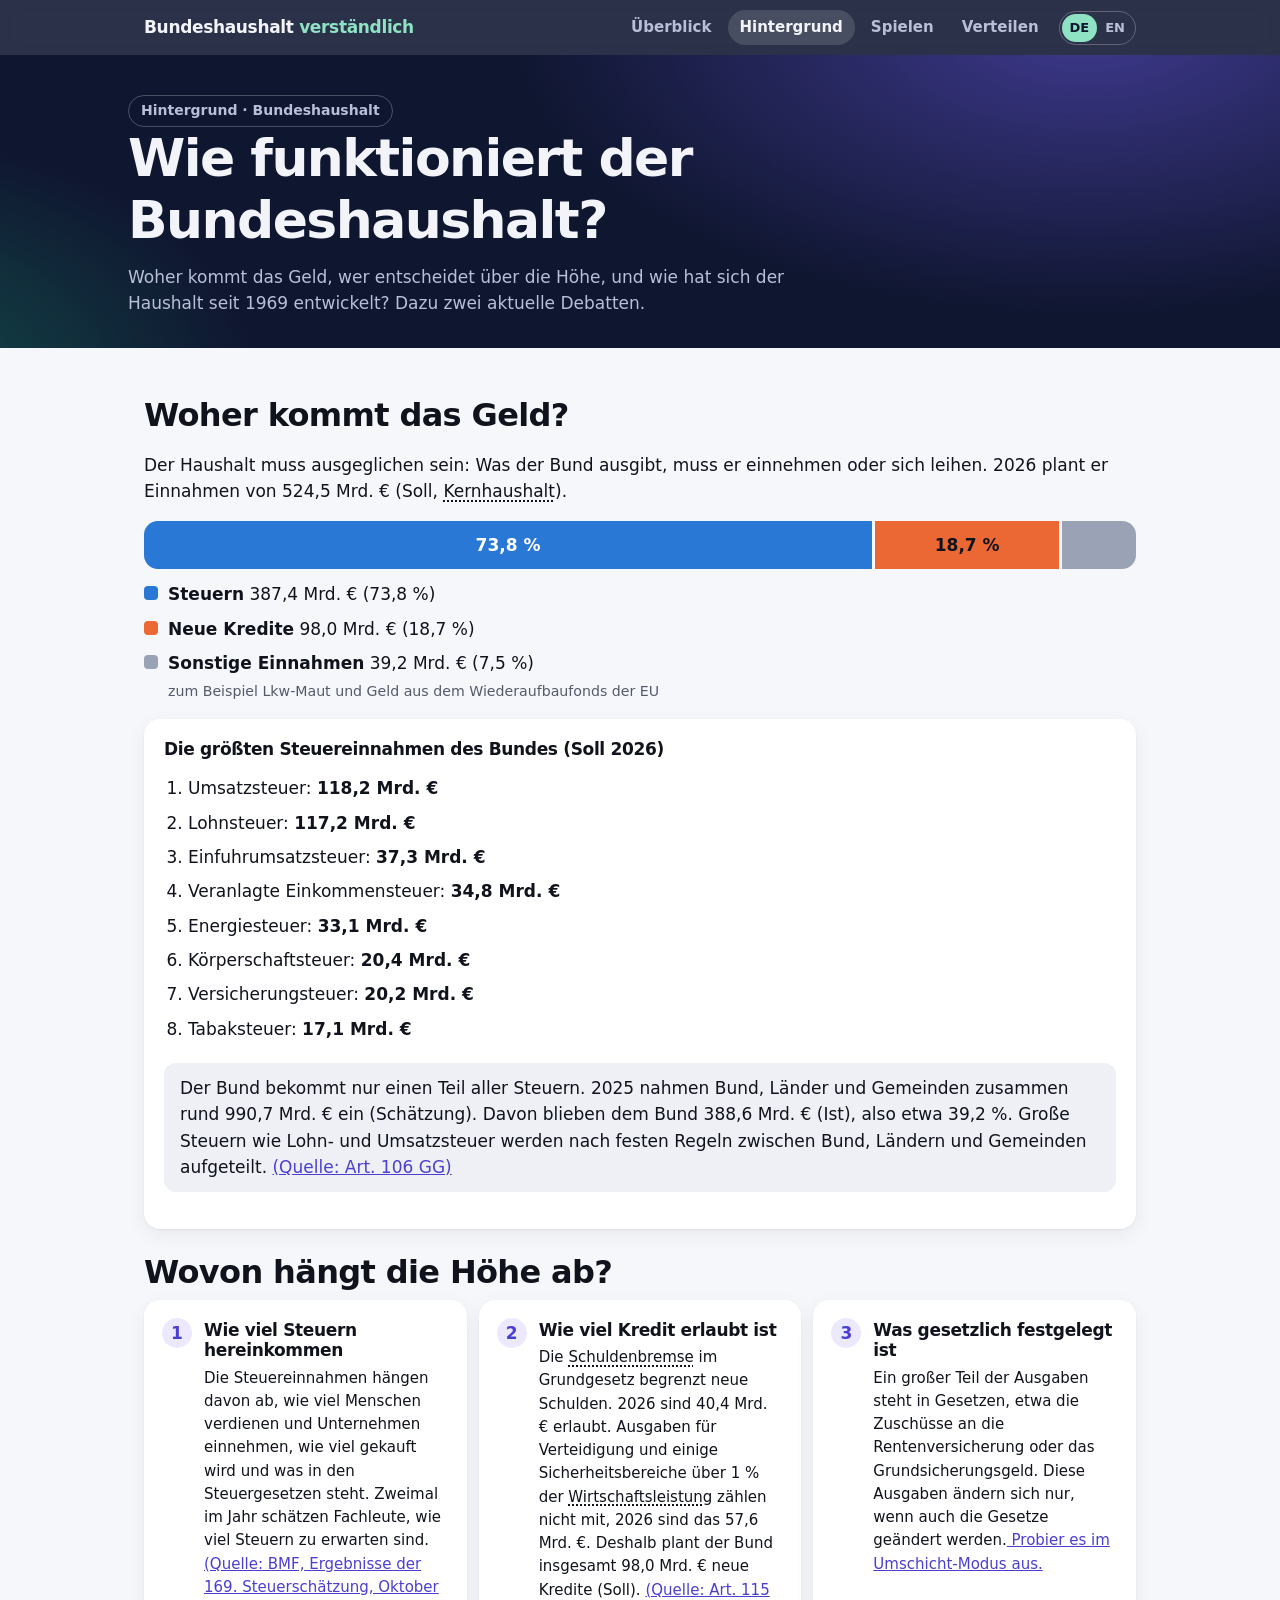
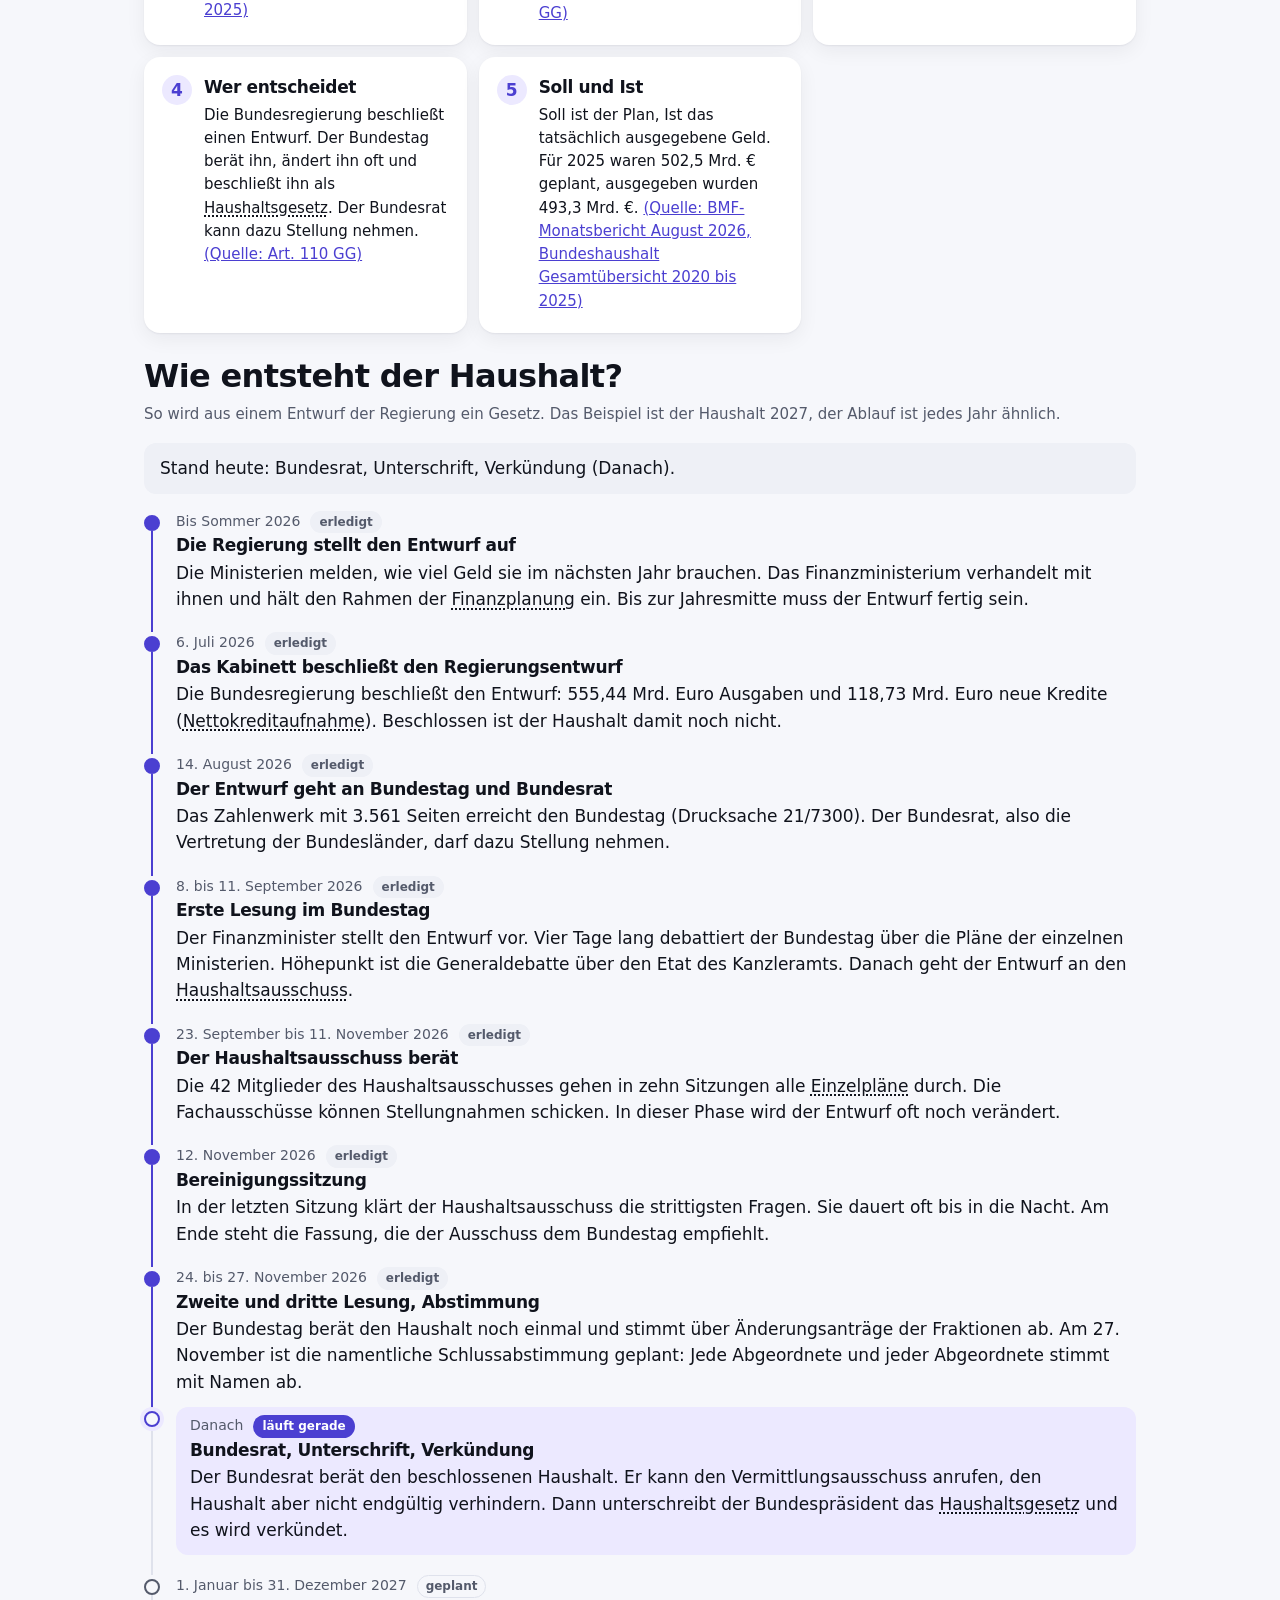
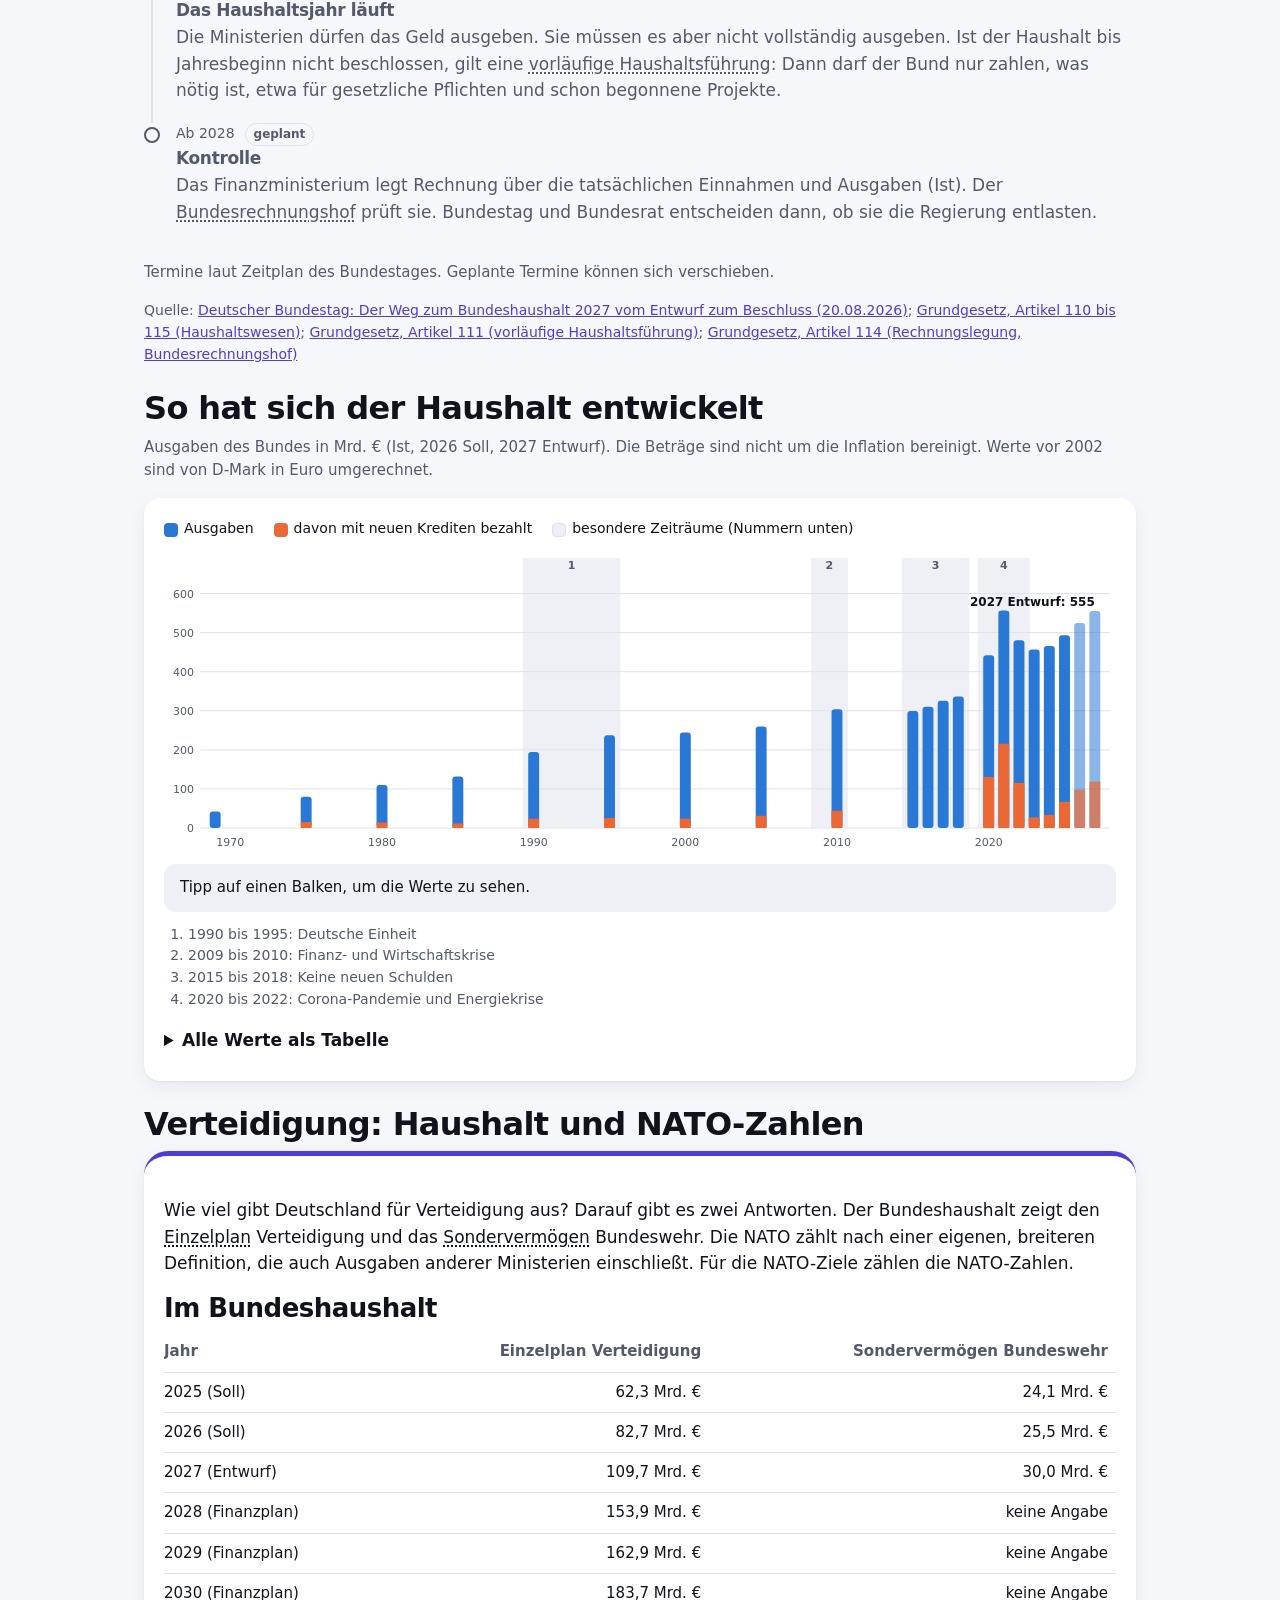
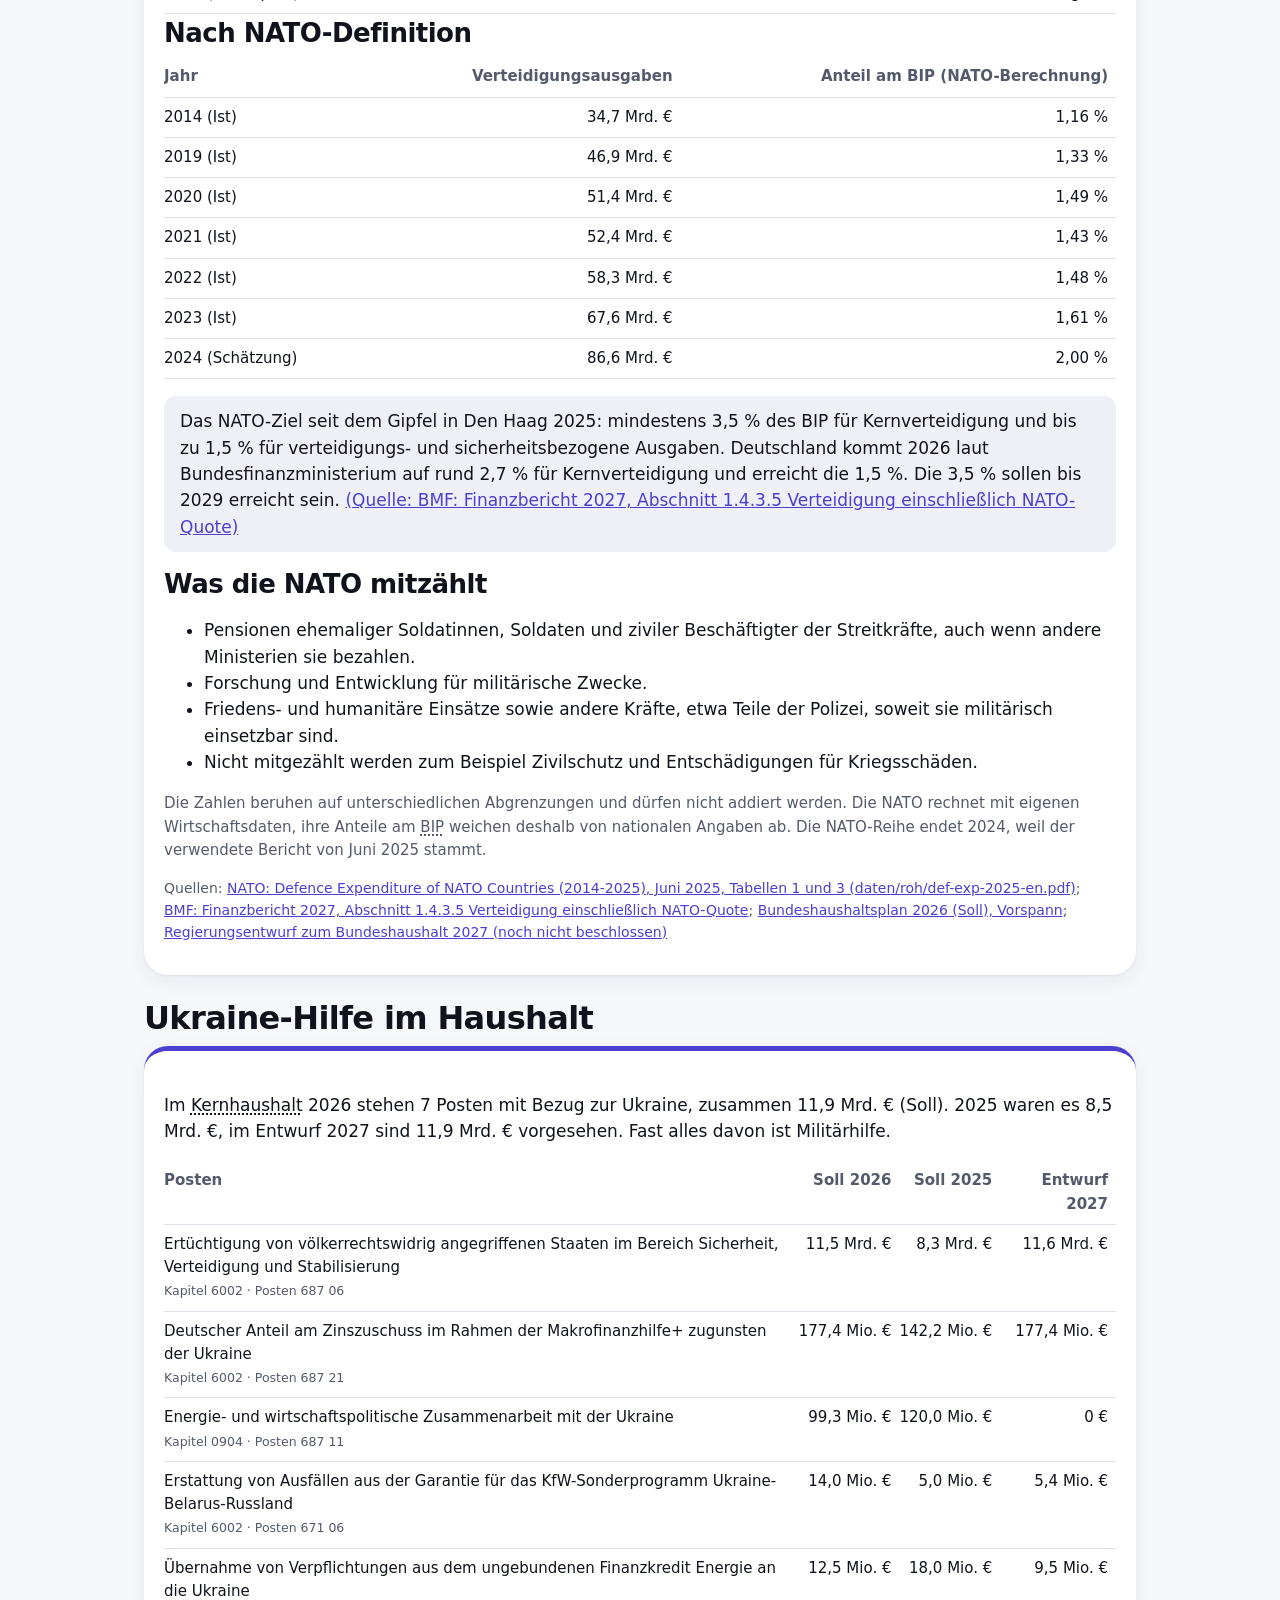
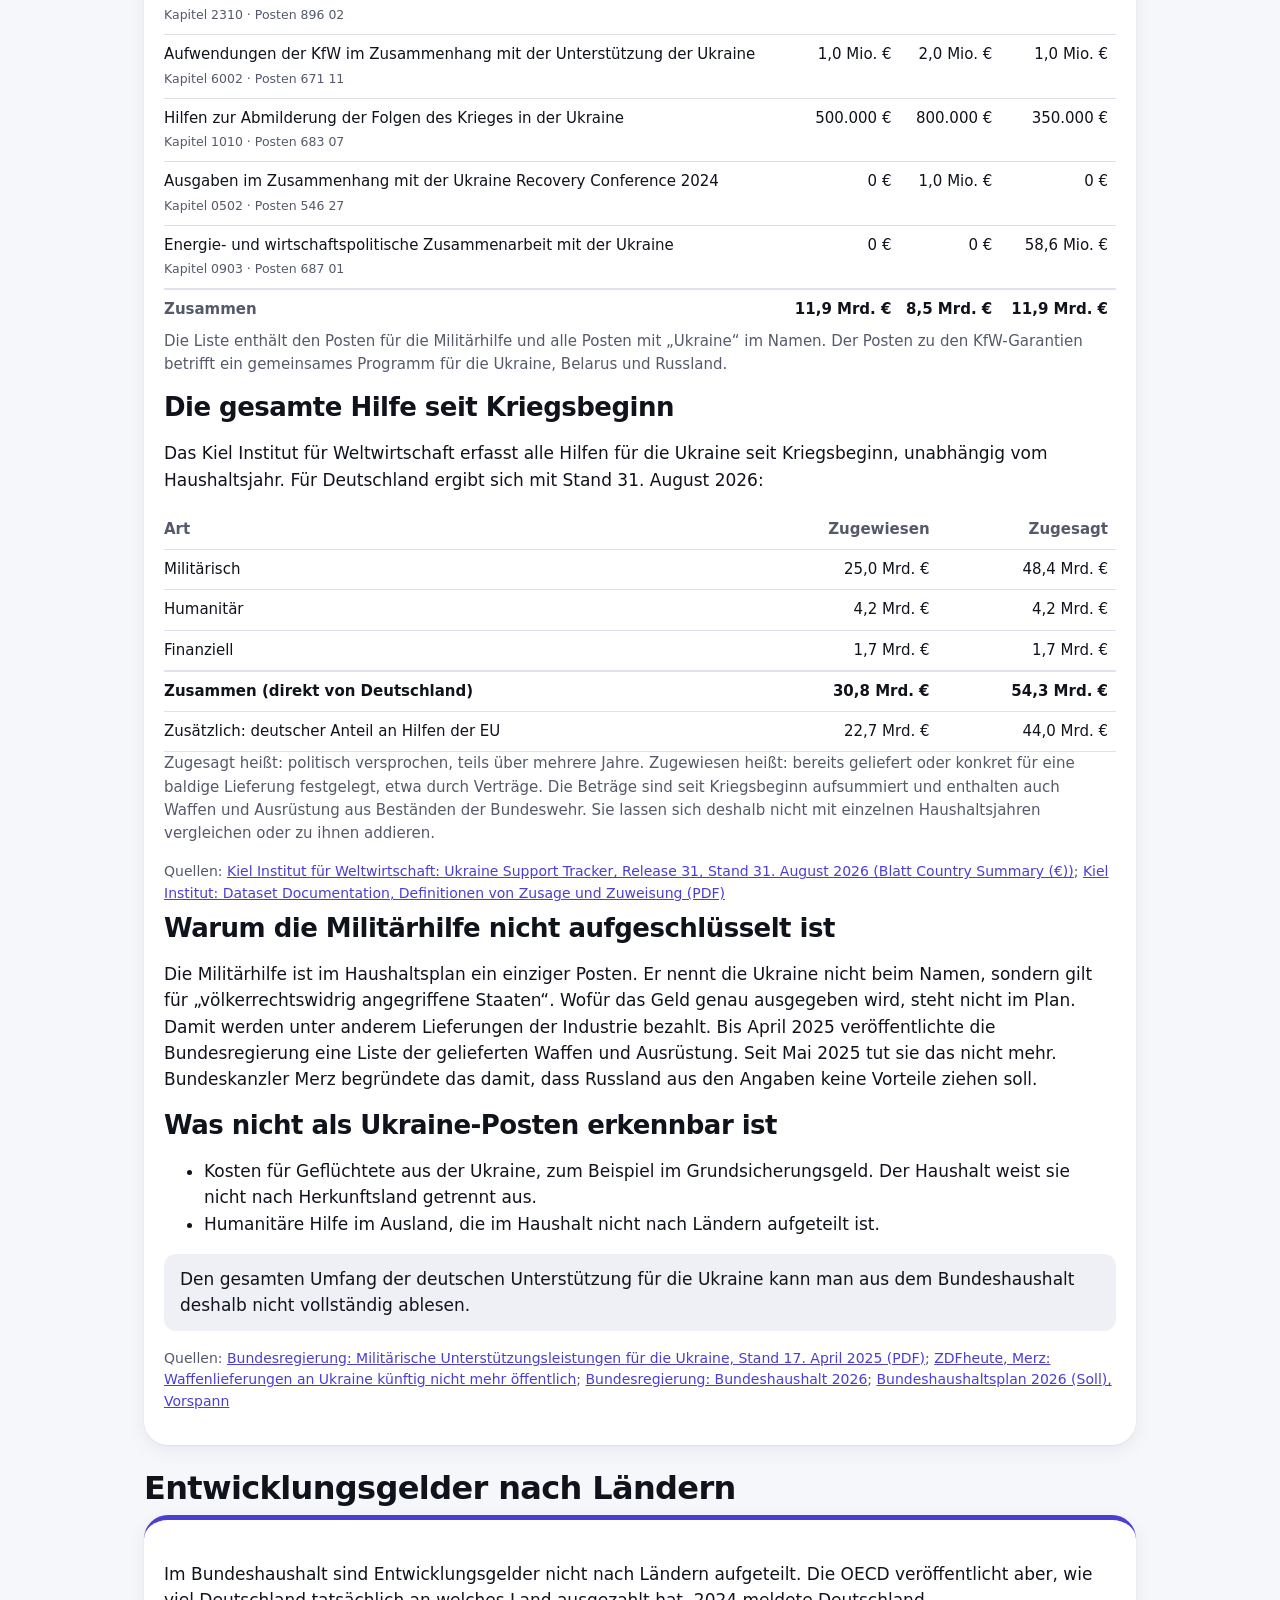
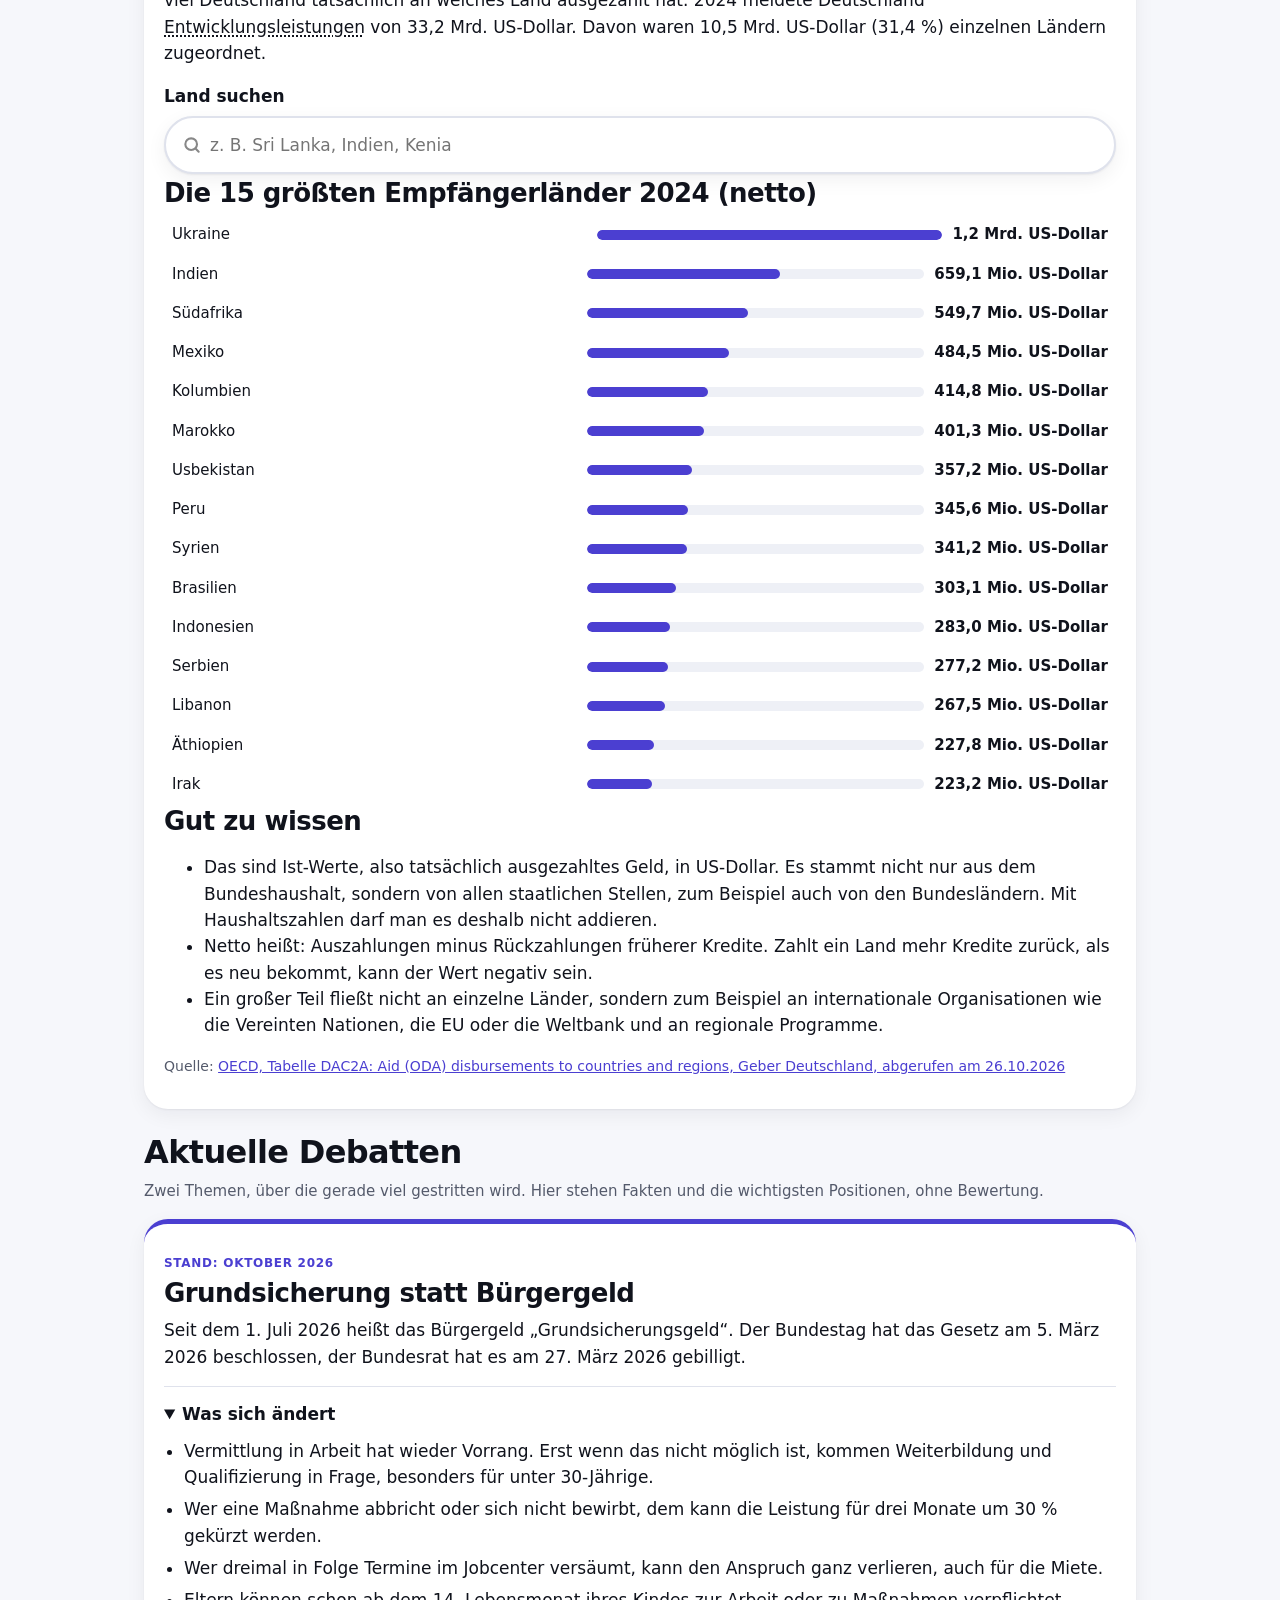
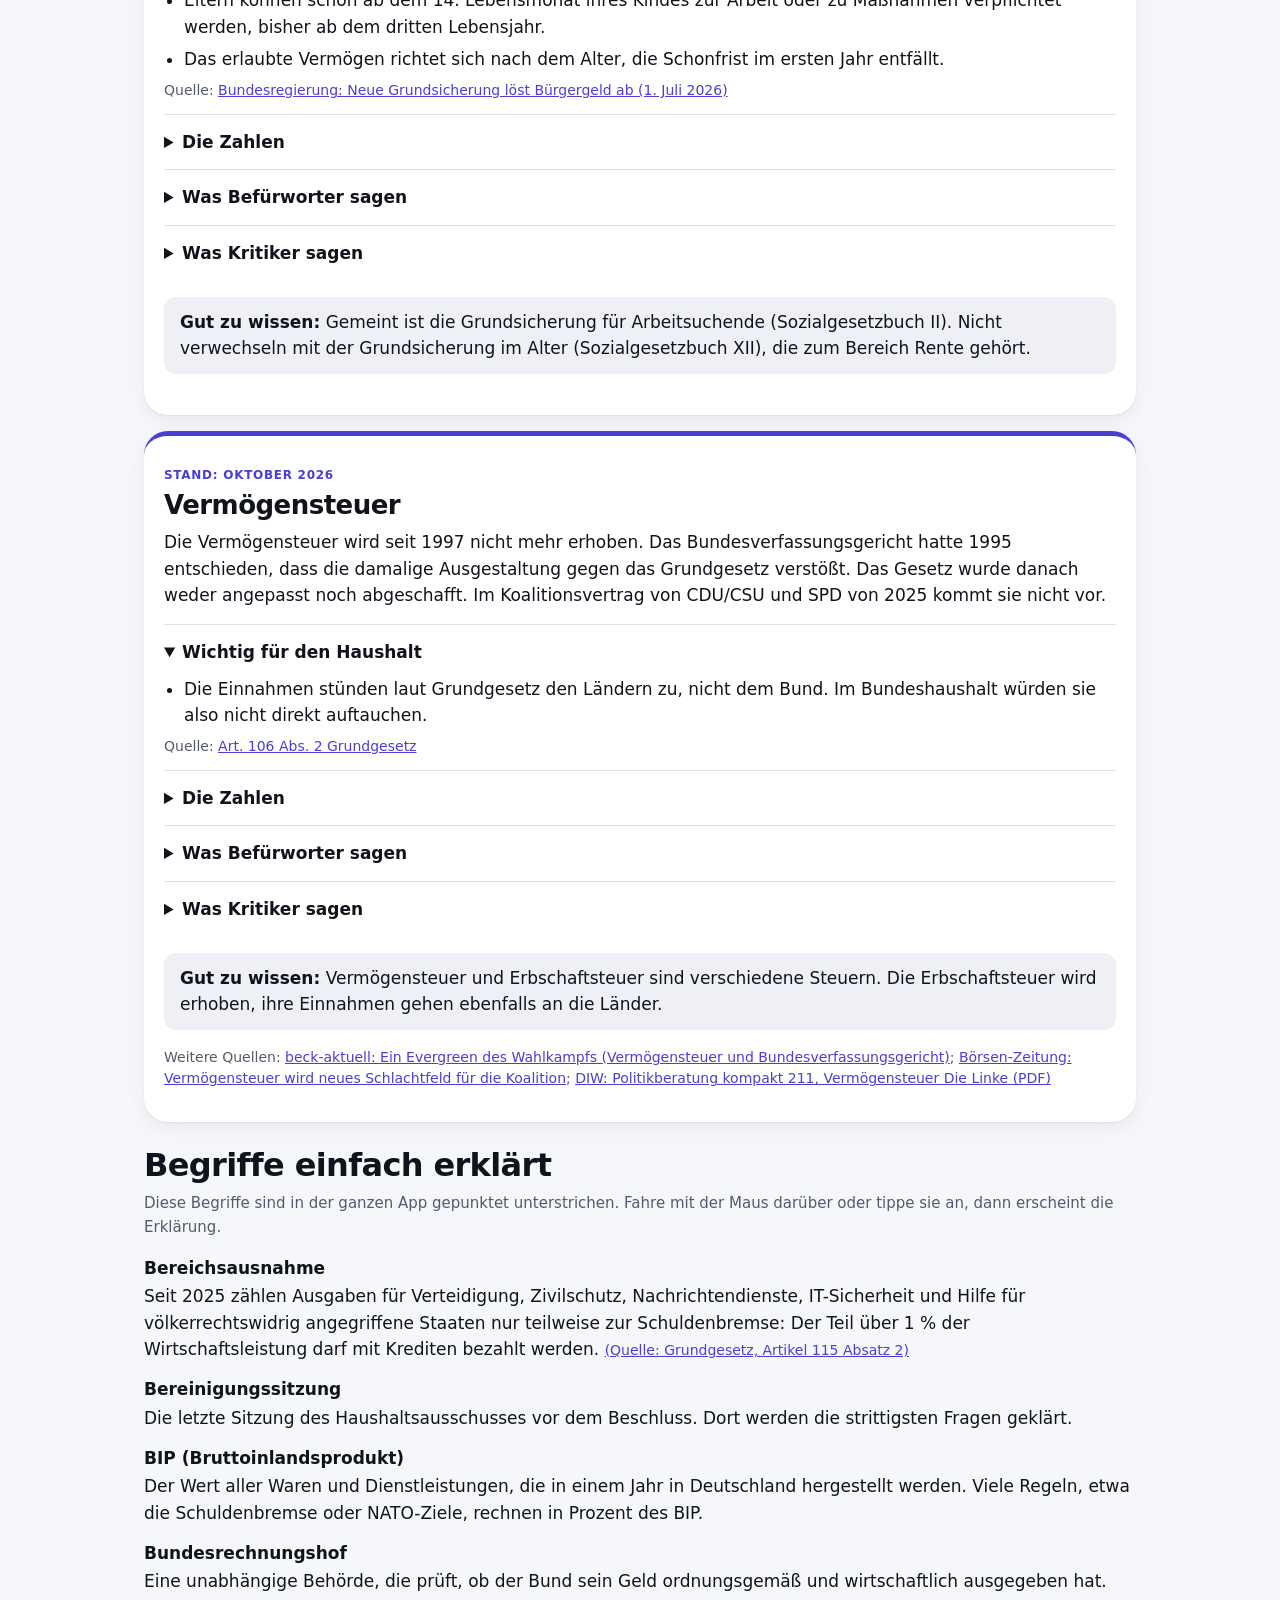
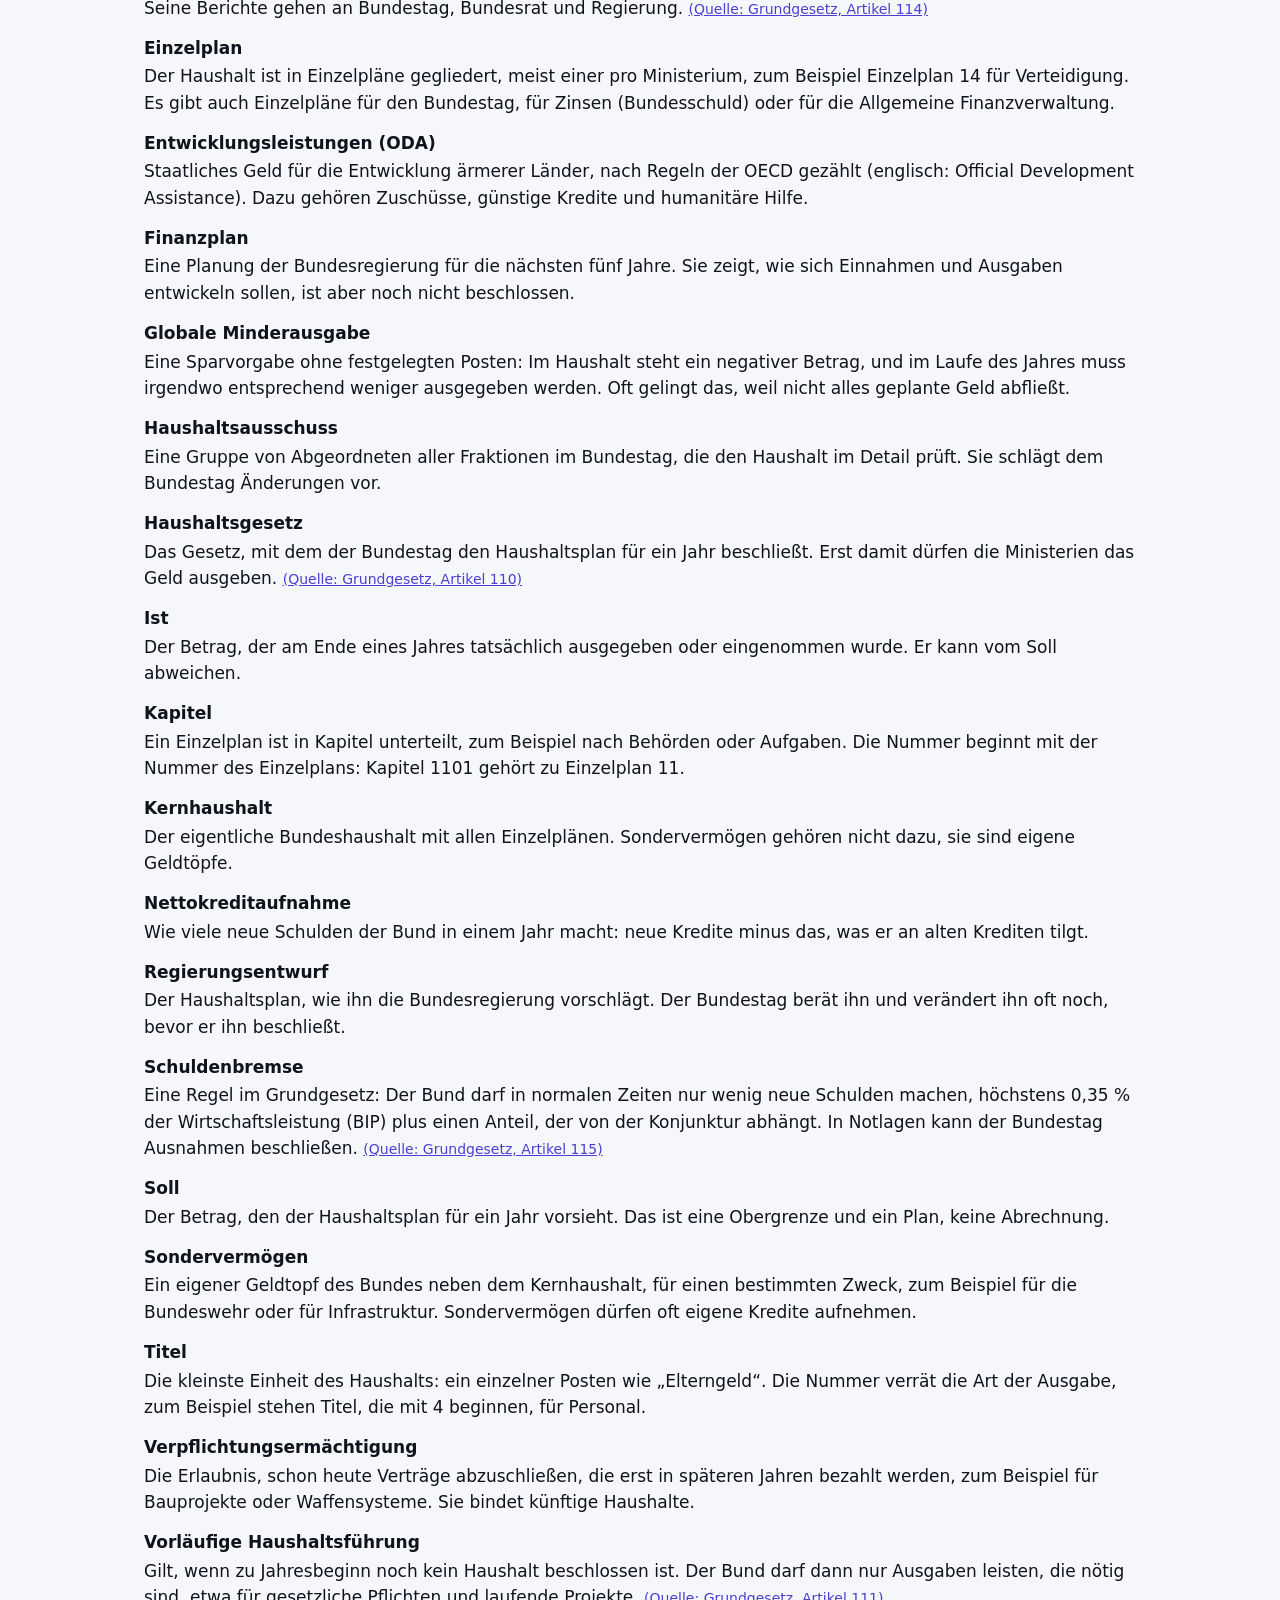
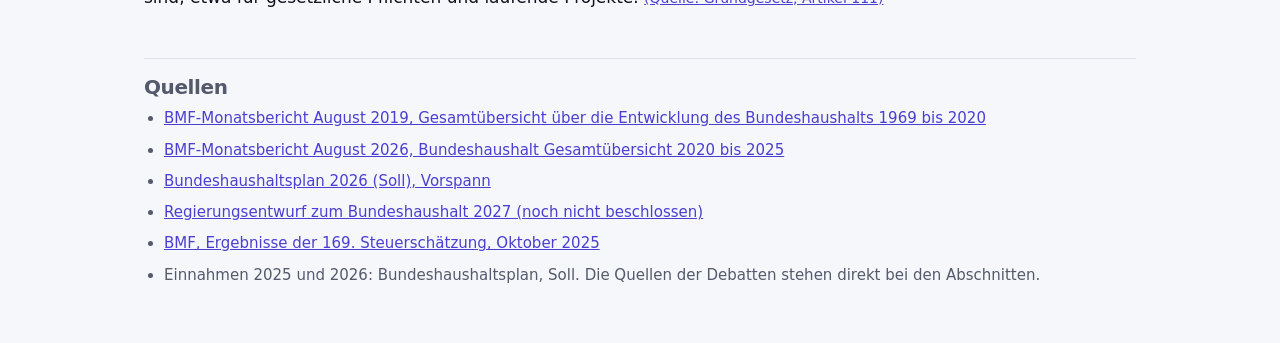
==== commit 8da57052: "Glossar: Erklärung erscheint beim Überfahren mit der Maus Co-Authored-By: Claude Opus 5.5 <noreply@a" ====
--- a/hintergrund.html
+++ b/hintergrund.html
@@ -6,9 +6,9 @@
   <meta name="viewport" content="width=device-width, initial-scale=1">
   <title>Hintergrund zum Bundeshaushalt</title>
   <meta name="description" content="Woher kommt das Geld des Bundes, wovon hängt die Höhe des Haushalts ab, und wie hat er sich entwickelt?">
-  <meta name="app-version" content="20261026230834">
+  <meta name="app-version" content="20261026234049">
   <meta name="theme-color" content="#0f1630">
-  <link rel="stylesheet" href="css/stil.css?v=20261026230834">
+  <link rel="stylesheet" href="css/stil.css?v=20261026234049">
 </head>
 <body data-seite="hg">
   <header class="topbar">
@@ -212,8 +212,8 @@
     </footer>
   </main>
 
-  <script src="js/sprache.js?v=20261026230834"></script>
-  <script src="js/glossar.js?v=20261026230834"></script>
-  <script src="js/hintergrund.js?v=20261026230834"></script>
+  <script src="js/sprache.js?v=20261026234049"></script>
+  <script src="js/glossar.js?v=20261026234049"></script>
+  <script src="js/hintergrund.js?v=20261026234049"></script>
 </body>
 </html>
--- a/css/stil.css
+++ b/css/stil.css
@@ -912,6 +912,7 @@
   box-shadow: 0 10px 40px rgba(0, 0, 0, 0.25);
 }
 .glossar-box[hidden] { display: none; }
+.glossar-box.am-begriff { bottom: auto; transform: none; width: min(24rem, calc(100% - 2rem)); box-shadow: 0 8px 28px rgba(0, 0, 0, 0.22); }
 .glossar-box-kopf { display: flex; justify-content: space-between; align-items: start; gap: 1rem; }
 .glossar-box-kopf strong { font-size: 1.0625rem; }
 .glossar-zu {
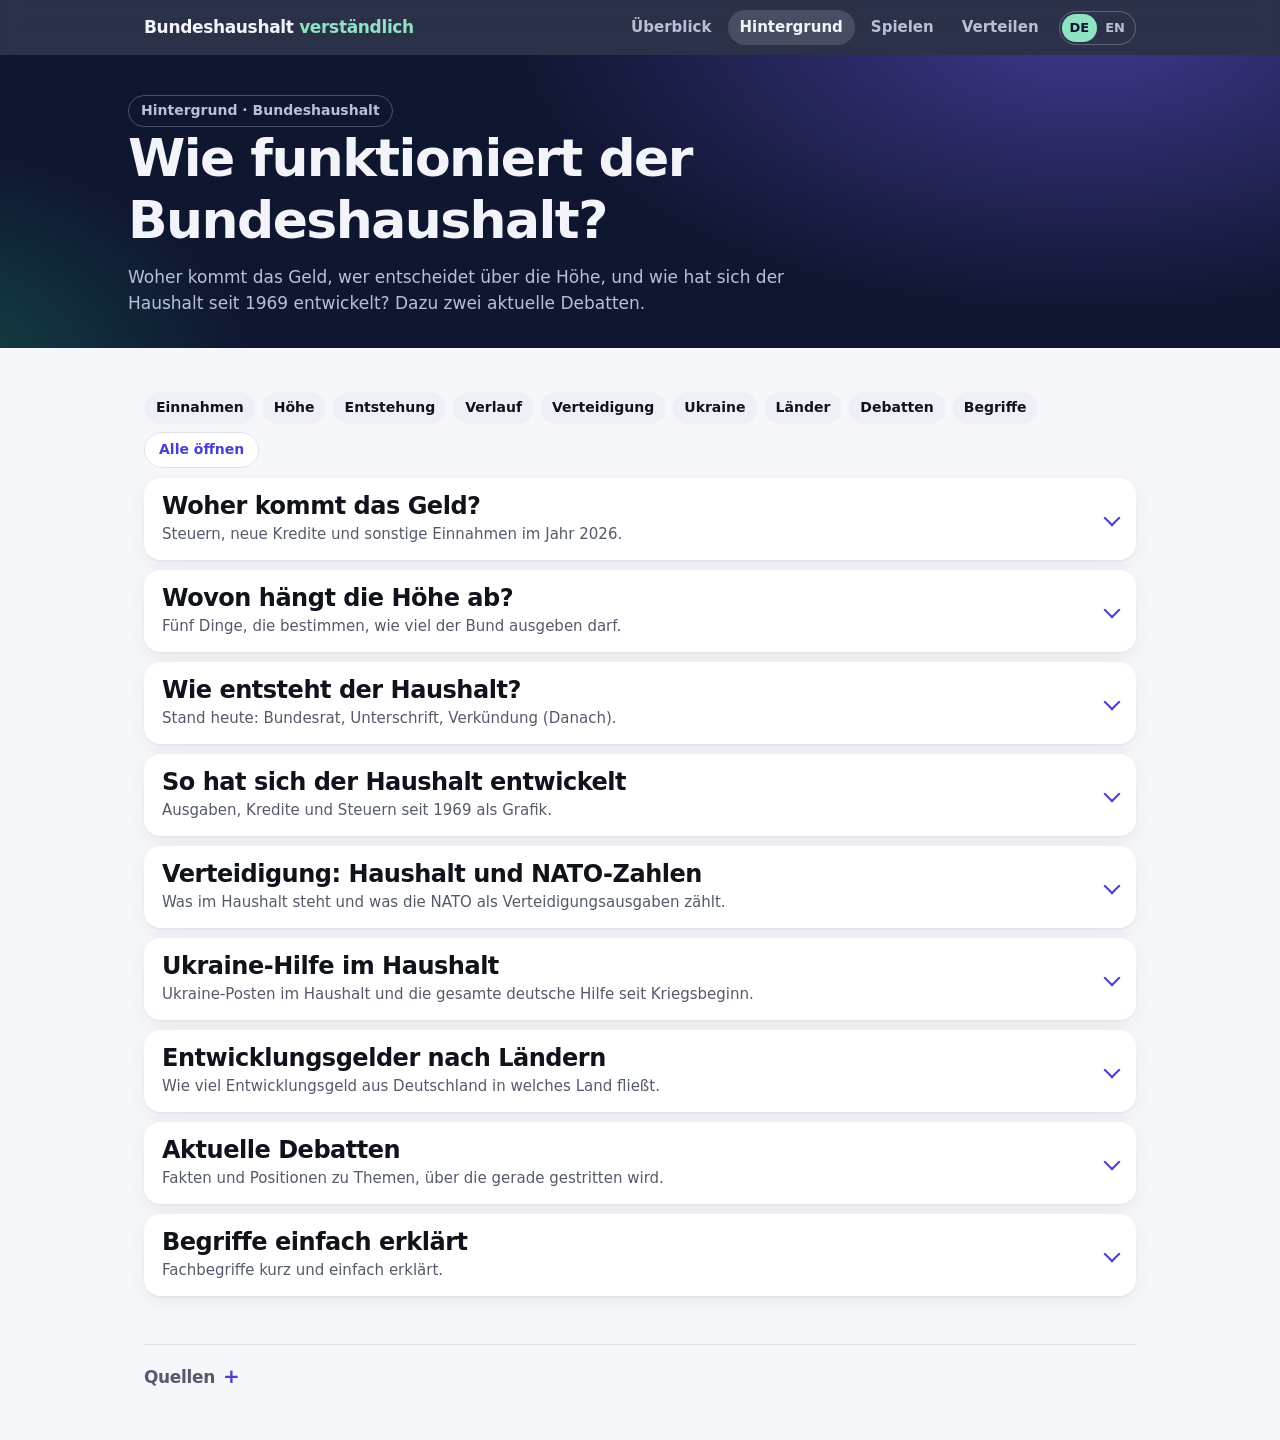
==== commit 2386f39a: "Kompaktere Seiten: aufklappbare Themen, kürzere Listen, eingeklappte Quellen - Hintergrund: jedes Th" ====
--- a/hintergrund.html
+++ b/hintergrund.html
@@ -6,9 +6,9 @@
   <meta name="viewport" content="width=device-width, initial-scale=1">
   <title>Hintergrund zum Bundeshaushalt</title>
   <meta name="description" content="Woher kommt das Geld des Bundes, wovon hängt die Höhe des Haushalts ab, und wie hat er sich entwickelt?">
-  <meta name="app-version" content="20261026234049">
+  <meta name="app-version" content="20261027131348">
   <meta name="theme-color" content="#0f1630">
-  <link rel="stylesheet" href="css/stil.css?v=20261026234049">
+  <link rel="stylesheet" href="css/stil.css?v=20261027131348">
 </head>
 <body data-seite="hg">
   <header class="topbar">
@@ -36,184 +36,275 @@
   </section>
 
   <main class="seite">
-    <section class="bereich" aria-labelledby="einnahmen-titel">
-      <h2 class="abschnitt-titel" id="einnahmen-titel" data-t="hg.einnahmen.titel">Woher kommt das Geld?</h2>
-      <p id="einnahmen-text"></p>
-      <div class="anteilsbalken" id="einnahmen-balken" role="img"></div>
-      <ul class="anteils-legende" id="einnahmen-legende"></ul>
-      <div class="karte-block">
-        <h3 data-t="hg.steuern.titel">Die größten Steuereinnahmen des Bundes (Soll 2026)</h3>
-        <ol class="rangliste" id="steuern"></ol>
-        <p class="ergebnis-hinweis" id="steuer-verteilung"></p>
-      </div>
-    </section>
-
-    <section class="bereich" aria-labelledby="hoehe-titel">
-      <h2 class="abschnitt-titel" id="hoehe-titel" data-t="hg.hoehe.titel">Wovon hängt die Höhe ab?</h2>
-      <div class="karten-raster" id="hoehe"></div>
+    <nav class="inhalt-nav" data-t-label="hg.inhalt">
+      <ul>
+        <li><a href="#einnahmen" data-t="hg.nav.einnahmen">Einnahmen</a></li>
+        <li><a href="#hoehe-thema" data-t="hg.nav.hoehe">Höhe</a></li>
+        <li><a href="#verfahren" data-t="hg.nav.verfahren">Entstehung</a></li>
+        <li><a href="#verlauf-thema" data-t="hg.nav.verlauf">Verlauf</a></li>
+        <li><a href="#verteidigung" data-t="hg.nav.nato">Verteidigung</a></li>
+        <li><a href="#ukraine" data-t="hg.nav.ukraine">Ukraine</a></li>
+        <li><a href="#laender" data-t="hg.nav.laender">Länder</a></li>
+        <li><a href="#debatten-thema" data-t="hg.nav.debatten">Debatten</a></li>
+        <li><a href="#glossar" data-t="hg.nav.glossar">Begriffe</a></li>
+      </ul>
+      <button type="button" class="knopf-klein" id="alle-themen" data-t="hg.alle.oeffnen">Alle öffnen</button>
+    </nav>
+
+    <section class="bereich" id="einnahmen" aria-labelledby="einnahmen-titel">
+      <details class="thema">
+        <summary>
+          <h2 class="abschnitt-titel" id="einnahmen-titel" data-t="hg.einnahmen.titel">Woher kommt das Geld?</h2>
+          <span class="thema-kurz" data-t="hg.kurz.einnahmen"></span>
+        </summary>
+        <div class="thema-inhalt">
+          <p id="einnahmen-text"></p>
+          <div class="anteilsbalken" id="einnahmen-balken" role="img"></div>
+          <ul class="anteils-legende" id="einnahmen-legende"></ul>
+          <div class="karte-block">
+            <h3 data-t="hg.steuern.titel">Die größten Steuereinnahmen des Bundes (Soll 2026)</h3>
+            <ol class="rangliste" id="steuern"></ol>
+            <p class="ergebnis-hinweis" id="steuer-verteilung"></p>
+          </div>
+        </div>
+      </details>
+    </section>
+
+    <section class="bereich" id="hoehe-thema" aria-labelledby="hoehe-titel">
+      <details class="thema">
+        <summary>
+          <h2 class="abschnitt-titel" id="hoehe-titel" data-t="hg.hoehe.titel">Wovon hängt die Höhe ab?</h2>
+          <span class="thema-kurz" data-t="hg.kurz.hoehe"></span>
+        </summary>
+        <div class="thema-inhalt">
+          <div class="karten-raster" id="hoehe"></div>
+        </div>
+      </details>
     </section>
 
     <section class="bereich" id="verfahren" aria-labelledby="verfahren-titel">
-      <h2 class="abschnitt-titel" id="verfahren-titel" data-t="verf.titel">Wie entsteht der Haushalt?</h2>
-      <p class="hinweis" id="verfahren-text"></p>
-      <p class="ergebnis-hinweis" id="verfahren-stand" aria-live="polite"></p>
-      <ol class="zeitstrahl" id="zeitstrahl"></ol>
-      <p class="hinweis" data-t="verf.hinweis"></p>
-      <p class="debatte-quelle" id="verfahren-quellen"></p>
-    </section>
-
-    <section class="bereich" aria-labelledby="verlauf-titel">
-      <h2 class="abschnitt-titel" id="verlauf-titel" data-t="hg.geschichte.titel">So hat sich der Haushalt entwickelt</h2>
-      <p class="hinweis" data-t="hg.geschichte.text"></p>
-      <div class="karte-block">
-        <ul class="verlauf-legende">
-          <li><span class="punkt punkt-ausgaben"></span><span data-t="hg.geschichte.ausgaben"></span></li>
-          <li><span class="punkt punkt-kredite"></span><span data-t="hg.geschichte.kredite"></span></li>
-          <li><span class="punkt punkt-zeit"></span><span data-t="hg.geschichte.ereignis"></span></li>
-        </ul>
-        <div class="verlauf" id="verlauf"></div>
-        <p class="verlauf-info" id="verlauf-info" aria-live="polite" data-t="hg.geschichte.tipp"></p>
-        <ol class="ereignisse" id="ereignisse"></ol>
-        <details class="liste-innen">
-          <summary data-t="hg.geschichte.tabelle">Alle Werte als Tabelle</summary>
-          <div class="tabelle-rahmen">
-            <table id="verlauf-tabelle">
-              <thead><tr>
-                <th scope="col" data-t="hg.geschichte.jahr">Jahr</th>
-                <th scope="col" data-t="hg.geschichte.ausgaben">Ausgaben</th>
-                <th scope="col" data-t="hg.geschichte.kredite.kurz">Neue Kredite</th>
-                <th scope="col" data-t="hg.geschichte.steuern">Steuern</th>
-              </tr></thead>
-              <tbody></tbody>
-            </table>
+      <details class="thema">
+        <summary>
+          <h2 class="abschnitt-titel" id="verfahren-titel" data-t="verf.titel">Wie entsteht der Haushalt?</h2>
+          <span class="thema-kurz" id="verfahren-kurz" data-t="hg.kurz.verfahren"></span>
+        </summary>
+        <div class="thema-inhalt">
+          <p class="hinweis" id="verfahren-text"></p>
+          <p class="ergebnis-hinweis" id="verfahren-stand" aria-live="polite"></p>
+          <ol class="zeitstrahl" id="zeitstrahl"></ol>
+          <p class="hinweis" data-t="verf.hinweis"></p>
+          <p class="debatte-quelle" id="verfahren-quellen"></p>
+        </div>
+      </details>
+    </section>
+
+    <section class="bereich" id="verlauf-thema" aria-labelledby="verlauf-titel">
+      <details class="thema">
+        <summary>
+          <h2 class="abschnitt-titel" id="verlauf-titel" data-t="hg.geschichte.titel">So hat sich der Haushalt entwickelt</h2>
+          <span class="thema-kurz" data-t="hg.kurz.verlauf"></span>
+        </summary>
+        <div class="thema-inhalt">
+          <p class="hinweis" data-t="hg.geschichte.text"></p>
+          <div class="karte-block">
+            <ul class="verlauf-legende">
+              <li><span class="punkt punkt-ausgaben"></span><span data-t="hg.geschichte.ausgaben"></span></li>
+              <li><span class="punkt punkt-kredite"></span><span data-t="hg.geschichte.kredite"></span></li>
+              <li><span class="punkt punkt-zeit"></span><span data-t="hg.geschichte.ereignis"></span></li>
+            </ul>
+            <div class="verlauf" id="verlauf"></div>
+            <p class="verlauf-info" id="verlauf-info" aria-live="polite" data-t="hg.geschichte.tipp"></p>
+            <ol class="ereignisse" id="ereignisse"></ol>
+            <details class="liste-innen">
+              <summary data-t="hg.geschichte.tabelle">Alle Werte als Tabelle</summary>
+              <div class="tabelle-rahmen">
+                <table id="verlauf-tabelle">
+                  <thead><tr>
+                    <th scope="col" data-t="hg.geschichte.jahr">Jahr</th>
+                    <th scope="col" data-t="hg.geschichte.ausgaben">Ausgaben</th>
+                    <th scope="col" data-t="hg.geschichte.kredite.kurz">Neue Kredite</th>
+                    <th scope="col" data-t="hg.geschichte.steuern">Steuern</th>
+                  </tr></thead>
+                  <tbody></tbody>
+                </table>
+              </div>
+              <p class="hinweis" data-t="hg.geschichte.luecke"></p>
+            </details>
           </div>
-          <p class="hinweis" data-t="hg.geschichte.luecke"></p>
-        </details>
-      </div>
-    </section>
-
-    <section class="bereich" aria-labelledby="nato-titel">
-      <h2 class="abschnitt-titel" id="nato-titel" data-t="nato.titel">Verteidigung: Haushalt und NATO-Zahlen</h2>
-      <article class="debatte">
-        <p data-t="nato.einleitung"></p>
-        <h3 class="ua-unterzeile" data-t="nato.haushalt.titel">Im Bundeshaushalt</h3>
-        <div class="tabelle-rahmen">
-          <table id="nato-haushalt">
-            <thead><tr>
-              <th scope="col" data-t="hg.geschichte.jahr">Jahr</th>
-              <th scope="col" data-t="nato.ep14">Einzelplan Verteidigung</th>
-              <th scope="col" data-t="nato.sv">Sondervermögen Bundeswehr</th>
-            </tr></thead>
-            <tbody></tbody>
-          </table>
-        </div>
-        <h3 class="ua-unterzeile" data-t="nato.nato.titel">Nach NATO-Definition</h3>
-        <div class="tabelle-rahmen">
-          <table id="nato-reihe">
-            <thead><tr>
-              <th scope="col" data-t="hg.geschichte.jahr">Jahr</th>
-              <th scope="col" data-t="nato.ausgaben">Verteidigungsausgaben</th>
-              <th scope="col" data-t="nato.anteil">Anteil am BIP</th>
-            </tr></thead>
-            <tbody></tbody>
-          </table>
-        </div>
-        <p class="ergebnis-hinweis" id="nato-quote"></p>
-        <h3 class="ua-unterzeile" data-t="nato.zaehlt.titel">Was die NATO mitzählt</h3>
-        <ul>
-          <li data-t="nato.zaehlt.1"></li>
-          <li data-t="nato.zaehlt.2"></li>
-          <li data-t="nato.zaehlt.3"></li>
-          <li data-t="nato.zaehlt.4"></li>
-        </ul>
-        <p class="hinweis" data-t="nato.hinweis"></p>
-        <p class="debatte-quelle" id="nato-quellen"></p>
-      </article>
-    </section>
-
-    <section class="bereich" aria-labelledby="ukraine-titel">
-      <h2 class="abschnitt-titel" id="ukraine-titel" data-t="ua.titel">Ukraine-Hilfe im Haushalt</h2>
-      <article class="debatte">
-        <p id="ua-einleitung"></p>
-        <div class="tabelle-rahmen">
-          <table id="ua-tabelle">
-            <thead><tr>
-              <th scope="col" data-t="ua.posten">Posten</th>
-              <th scope="col" data-t="details.soll26">Soll 2026</th>
-              <th scope="col" data-t="details.soll25">Soll 2025</th>
-              <th scope="col" data-t="details.entwurf27">Entwurf 2027</th>
-            </tr></thead>
-            <tbody></tbody>
-            <tfoot></tfoot>
-          </table>
-        </div>
-        <p class="hinweis" data-t="ua.hinweis.programm"></p>
-        <h3 class="ua-unterzeile" data-t="ua.tracker.titel">Die gesamte Hilfe seit Kriegsbeginn</h3>
-        <p id="ua-tracker-text"></p>
-        <div class="tabelle-rahmen">
-          <table id="ua-tracker">
-            <thead><tr>
-              <th scope="col" data-t="ua.tracker.art">Art</th>
-              <th scope="col" data-t="ua.tracker.zugewiesen">Zugewiesen</th>
-              <th scope="col" data-t="ua.tracker.zugesagt">Zugesagt</th>
-            </tr></thead>
-            <tbody></tbody>
-          </table>
-        </div>
-        <p class="hinweis" data-t="ua.tracker.erklaerung"></p>
-        <p class="debatte-quelle" id="ua-tracker-quellen"></p>
-        <h3 class="ua-unterzeile" data-t="ua.aufschluesselung.titel">Warum die Militärhilfe nicht aufgeschlüsselt ist</h3>
-        <p data-t="ua.aufschluesselung.text"></p>
-        <h3 class="ua-unterzeile" data-t="ua.fehlt.titel">Was nicht als Ukraine-Posten erkennbar ist</h3>
-        <ul>
-          <li data-t="ua.fehlt.1"></li>
-          <li data-t="ua.fehlt.2"></li>
-        </ul>
-        <p class="ergebnis-hinweis" data-t="ua.fazit"></p>
-        <p class="debatte-quelle" id="ua-quellen"></p>
-      </article>
+        </div>
+      </details>
+    </section>
+
+    <section class="bereich" id="verteidigung" aria-labelledby="nato-titel">
+      <details class="thema">
+        <summary>
+          <h2 class="abschnitt-titel" id="nato-titel" data-t="nato.titel">Verteidigung: Haushalt und NATO-Zahlen</h2>
+          <span class="thema-kurz" data-t="hg.kurz.nato"></span>
+        </summary>
+        <div class="thema-inhalt">
+          <article class="debatte">
+            <p data-t="nato.einleitung"></p>
+            <h3 class="ua-unterzeile" data-t="nato.haushalt.titel">Im Bundeshaushalt</h3>
+            <div class="tabelle-rahmen">
+              <table id="nato-haushalt">
+                <thead><tr>
+                  <th scope="col" data-t="hg.geschichte.jahr">Jahr</th>
+                  <th scope="col" data-t="nato.ep14">Einzelplan Verteidigung</th>
+                  <th scope="col" data-t="nato.sv">Sondervermögen Bundeswehr</th>
+                </tr></thead>
+                <tbody></tbody>
+              </table>
+            </div>
+            <h3 class="ua-unterzeile" data-t="nato.nato.titel">Nach NATO-Definition</h3>
+            <div class="tabelle-rahmen">
+              <table id="nato-reihe">
+                <thead><tr>
+                  <th scope="col" data-t="hg.geschichte.jahr">Jahr</th>
+                  <th scope="col" data-t="nato.ausgaben">Verteidigungsausgaben</th>
+                  <th scope="col" data-t="nato.anteil">Anteil am BIP</th>
+                </tr></thead>
+                <tbody></tbody>
+              </table>
+            </div>
+            <p class="ergebnis-hinweis" id="nato-quote"></p>
+            <details class="unterthema">
+              <summary data-t="nato.zaehlt.titel"></summary>
+              <ul>
+                <li data-t="nato.zaehlt.1"></li>
+                <li data-t="nato.zaehlt.2"></li>
+                <li data-t="nato.zaehlt.3"></li>
+                <li data-t="nato.zaehlt.4"></li>
+              </ul>
+            </details>
+            <p class="hinweis" data-t="nato.hinweis"></p>
+            <p class="debatte-quelle" id="nato-quellen"></p>
+          </article>
+        </div>
+      </details>
+    </section>
+
+    <section class="bereich" id="ukraine" aria-labelledby="ukraine-titel">
+      <details class="thema">
+        <summary>
+          <h2 class="abschnitt-titel" id="ukraine-titel" data-t="ua.titel">Ukraine-Hilfe im Haushalt</h2>
+          <span class="thema-kurz" data-t="hg.kurz.ukraine"></span>
+        </summary>
+        <div class="thema-inhalt">
+          <article class="debatte">
+            <p id="ua-einleitung"></p>
+            <div class="tabelle-rahmen">
+              <table id="ua-tabelle">
+                <thead><tr>
+                  <th scope="col" data-t="ua.posten">Posten</th>
+                  <th scope="col" data-t="details.soll26">Soll 2026</th>
+                  <th scope="col" data-t="details.soll25">Soll 2025</th>
+                  <th scope="col" data-t="details.entwurf27">Entwurf 2027</th>
+                </tr></thead>
+                <tbody></tbody>
+                <tfoot></tfoot>
+              </table>
+            </div>
+            <p class="hinweis" data-t="ua.hinweis.programm"></p>
+            <h3 class="ua-unterzeile" data-t="ua.tracker.titel">Die gesamte Hilfe seit Kriegsbeginn</h3>
+            <p id="ua-tracker-text"></p>
+            <div class="tabelle-rahmen">
+              <table id="ua-tracker">
+                <thead><tr>
+                  <th scope="col" data-t="ua.tracker.art">Art</th>
+                  <th scope="col" data-t="ua.tracker.zugewiesen">Zugewiesen</th>
+                  <th scope="col" data-t="ua.tracker.zugesagt">Zugesagt</th>
+                </tr></thead>
+                <tbody></tbody>
+              </table>
+            </div>
+            <p class="hinweis" data-t="ua.tracker.erklaerung"></p>
+            <p class="debatte-quelle" id="ua-tracker-quellen"></p>
+            <details class="unterthema">
+              <summary data-t="ua.aufschluesselung.titel"></summary>
+              <p data-t="ua.aufschluesselung.text"></p>
+            </details>
+            <details class="unterthema">
+              <summary data-t="ua.fehlt.titel"></summary>
+              <ul>
+                <li data-t="ua.fehlt.1"></li>
+                <li data-t="ua.fehlt.2"></li>
+              </ul>
+            </details>
+            <p class="ergebnis-hinweis" data-t="ua.fazit"></p>
+            <p class="debatte-quelle" id="ua-quellen"></p>
+          </article>
+        </div>
+      </details>
     </section>
 
     <section class="bereich" id="laender" aria-labelledby="laender-titel">
-      <h2 class="abschnitt-titel" id="laender-titel" data-t="oda.titel">Entwicklungsgelder nach Ländern</h2>
-      <article class="debatte">
-        <p id="oda-einleitung"></p>
-        <label class="suche-label" for="oda-feld" data-t="oda.suche">Land suchen</label>
-        <input type="search" id="oda-feld" class="suchfeld" list="oda-liste" autocomplete="off" data-t-placeholder="oda.platzhalter">
-        <datalist id="oda-liste"></datalist>
-        <div id="oda-land" class="oda-land" aria-live="polite" hidden></div>
-        <h3 class="ua-unterzeile" id="oda-top-titel"></h3>
-        <ol class="oda-rangliste" id="oda-top"></ol>
-        <h3 class="ua-unterzeile" data-t="oda.wichtig.titel">Gut zu wissen</h3>
-        <ul>
-          <li data-t="oda.wichtig.1"></li>
-          <li data-t="oda.wichtig.2"></li>
-          <li data-t="oda.wichtig.3"></li>
-        </ul>
-        <p class="debatte-quelle" id="oda-quelle"></p>
-      </article>
-    </section>
-
-    <section class="bereich" aria-labelledby="debatten-titel">
-      <h2 class="abschnitt-titel" id="debatten-titel" data-t="hg.debatten.titel">Aktuelle Debatten</h2>
-      <p class="hinweis" data-t="hg.debatten.text"></p>
-      <div id="debatten" class="debatten"></div>
+      <details class="thema">
+        <summary>
+          <h2 class="abschnitt-titel" id="laender-titel" data-t="oda.titel">Entwicklungsgelder nach Ländern</h2>
+          <span class="thema-kurz" data-t="hg.kurz.laender"></span>
+        </summary>
+        <div class="thema-inhalt">
+          <article class="debatte">
+            <p id="oda-einleitung"></p>
+            <label class="suche-label" for="oda-feld" data-t="oda.suche">Land suchen</label>
+            <input type="search" id="oda-feld" class="suchfeld" list="oda-liste" autocomplete="off" data-t-placeholder="oda.platzhalter">
+            <datalist id="oda-liste"></datalist>
+            <div id="oda-land" class="oda-land" aria-live="polite" hidden></div>
+            <h3 class="ua-unterzeile" id="oda-top-titel"></h3>
+            <ol class="oda-rangliste" id="oda-top"></ol>
+            <details class="unterthema">
+              <summary data-t="oda.wichtig.titel"></summary>
+              <ul>
+                <li data-t="oda.wichtig.1"></li>
+                <li data-t="oda.wichtig.2"></li>
+                <li data-t="oda.wichtig.3"></li>
+              </ul>
+            </details>
+            <p class="debatte-quelle" id="oda-quelle"></p>
+          </article>
+        </div>
+      </details>
+    </section>
+
+    <section class="bereich" id="debatten-thema" aria-labelledby="debatten-titel">
+      <details class="thema">
+        <summary>
+          <h2 class="abschnitt-titel" id="debatten-titel" data-t="hg.debatten.titel">Aktuelle Debatten</h2>
+          <span class="thema-kurz" data-t="hg.kurz.debatten"></span>
+        </summary>
+        <div class="thema-inhalt">
+          <p class="hinweis" data-t="hg.debatten.text"></p>
+          <div id="debatten" class="debatten"></div>
+        </div>
+      </details>
     </section>
 
     <section class="bereich" id="glossar" aria-labelledby="glossar-titel">
-      <h2 class="abschnitt-titel" id="glossar-titel" data-t="glossar.titel">Begriffe einfach erklärt</h2>
-      <p class="hinweis" data-t="glossar.text"></p>
-      <dl class="glossar-liste" id="glossar-liste" data-kein-glossar></dl>
+      <details class="thema">
+        <summary>
+          <h2 class="abschnitt-titel" id="glossar-titel" data-t="glossar.titel">Begriffe einfach erklärt</h2>
+          <span class="thema-kurz" data-t="hg.kurz.glossar"></span>
+        </summary>
+        <div class="thema-inhalt">
+          <p class="hinweis" data-t="glossar.text"></p>
+          <label class="suche-label" for="glossar-feld" data-t="glossar.suche">Begriff suchen</label>
+          <input type="search" id="glossar-feld" class="suchfeld" autocomplete="off" data-t-placeholder="glossar.platzhalter">
+          <p class="hinweis" id="glossar-keiner" data-t="glossar.keiner" hidden></p>
+          <div class="glossar-liste" id="glossar-liste" data-kein-glossar></div>
+        </div>
+      </details>
     </section>
 
     <footer class="quellen">
-      <h2 data-t="quellen.titel">Quellen</h2>
-      <ul id="hg-quellen"></ul>
+      <details class="quellen-auf">
+        <summary><h2 data-t="quellen.titel">Quellen</h2></summary>
+        <ul id="hg-quellen"></ul>
+      </details>
     </footer>
   </main>
 
-  <script src="js/sprache.js?v=20261026234049"></script>
-  <script src="js/glossar.js?v=20261026234049"></script>
-  <script src="js/hintergrund.js?v=20261026234049"></script>
+  <script src="js/sprache.js?v=20261027131348"></script>
+  <script src="js/glossar.js?v=20261027131348"></script>
+  <script src="js/hintergrund.js?v=20261027131348"></script>
 </body>
 </html>
--- a/css/stil.css
+++ b/css/stil.css
@@ -578,10 +578,10 @@
 .szenario.aktiv { background: var(--akzent); border-color: var(--akzent); color: var(--akzent-text); }
 .szenario-text { margin: 1rem 0 0; padding: 1rem 1.25rem; background: var(--akzent-hell); border-radius: var(--radius); }
 
-.bereich-liste { display: grid; gap: 0.75rem; }
+.bereich-liste { display: grid; gap: 0.5rem; }
 @media (min-width: 52rem) { .bereich-liste { grid-template-columns: 1fr 1fr; } }
 .bereich-karte {
-  padding: 1rem 1.125rem;
+  padding: 0.625rem 0.875rem 0.5rem;
   border: 2px solid transparent;
   border-radius: var(--radius);
   background: var(--karte);
@@ -589,7 +589,7 @@
 }
 .bereich-karte.geaendert { border-color: var(--akzent); }
 .karte-kopf { display: flex; justify-content: space-between; align-items: baseline; gap: 0.5rem; flex-wrap: wrap; }
-.karte-kopf h3 { margin: 0; font-size: 1.0625rem; }
+.karte-kopf h3 { margin: 0; font-size: 1rem; }
 .bindung {
   font-size: 0.75rem;
   font-weight: 600;
@@ -599,11 +599,12 @@
   color: var(--text-leise);
   white-space: nowrap;
 }
-.karte-werte { margin: 0.375rem 0; display: flex; flex-direction: column; font-variant-numeric: tabular-nums; }
-.karte-werte .soll { color: var(--text-leise); font-size: 0.9375rem; }
+/* Soll und Plan in einer Zeile, damit die 14 Karten weniger Platz brauchen */
+.karte-werte { margin: 0.125rem 0 0; display: flex; flex-wrap: wrap; column-gap: 0.75rem; font-size: 0.9375rem; font-variant-numeric: tabular-nums; }
+.karte-werte .soll { color: var(--text-leise); }
 .karte-werte .plan { font-weight: 700; }
 
-.regler { display: flex; align-items: center; gap: 0.5rem; }
+.regler { display: flex; align-items: center; gap: 0.5rem; margin-top: 0.125rem; }
 .regler input { flex: 1; min-width: 0; accent-color: var(--akzent); height: 2rem; }
 .knopf-rund {
   flex: none;
@@ -623,8 +624,8 @@
 .knopf-rund:disabled, .regler input:disabled { opacity: 0.4; cursor: not-allowed; }
 .karte-hinweis { margin: 0.5rem 0 0; font-size: 0.9375rem; color: var(--text-leise); }
 
-.mehr { margin-top: 0.5rem; }
-.mehr summary { cursor: pointer; color: var(--akzent); font-weight: 600; font-size: 0.9375rem; padding: 0.25rem 0; }
+.mehr { margin-top: 0.125rem; }
+.mehr summary { cursor: pointer; color: var(--akzent); font-weight: 600; font-size: 0.875rem; padding: 0.125rem 0; }
 .mehr-inhalt { font-size: 0.9375rem; }
 .mehr-inhalt h4 { margin: 0.75rem 0 0.25rem; font-size: 0.9375rem; }
 .mehr-inhalt p { margin: 0; }
@@ -930,10 +931,109 @@
 }
 .glossar-box-text { margin: 0.375rem 0 0.5rem; }
 .glossar-box-fuss { margin: 0; font-size: 0.875rem; color: var(--text-leise); }
-.glossar-liste { margin: 0; }
-.glossar-liste dt { margin-top: 0.875rem; font-weight: 700; scroll-margin-top: 6rem; }
-.glossar-liste dd { margin: 0.125rem 0 0; }
-.glossar-liste dd a { font-size: 0.875rem; }
+
+/* ==========================================================================
+   Kompakte Darstellung: aufklappbare Themen, Inhaltsverzeichnis, gekürzte Listen
+   ========================================================================== */
+
+.knopf-klein {
+  font: inherit;
+  font-size: 0.875rem;
+  font-weight: 600;
+  padding: 0.375rem 0.875rem;
+  border: 1px solid var(--linie);
+  border-radius: 999px;
+  background: var(--karte);
+  color: var(--akzent);
+  cursor: pointer;
+}
+.knopf-klein:hover { background: var(--akzent-hell); }
+.mehr-zeilen { margin: 0.5rem 0 0.75rem; }
+
+/* Inhaltsverzeichnis der Hintergrund-Seite */
+.inhalt-nav { display: flex; flex-wrap: wrap; align-items: center; gap: 0.5rem; margin: 1.25rem 0 0.5rem; }
+.inhalt-nav ul { list-style: none; display: flex; flex-wrap: wrap; gap: 0.375rem; margin: 0; padding: 0; }
+.inhalt-nav a {
+  display: inline-block;
+  padding: 0.3125rem 0.75rem;
+  border-radius: 999px;
+  background: var(--flaeche);
+  color: var(--text);
+  font-size: 0.875rem;
+  font-weight: 600;
+  text-decoration: none;
+}
+.inhalt-nav a:hover { background: var(--akzent-hell); color: var(--akzent); }
+
+/* Ein Thema: Überschrift und Kurzfassung, Inhalt per Tipp */
+.bereich:has(> .thema) { margin-top: 0.625rem; }
+.thema {
+  border-radius: var(--radius);
+  background: var(--karte);
+  box-shadow: var(--schatten);
+}
+.thema > summary {
+  display: block;
+  position: relative;
+  padding: 0.875rem 3rem 0.875rem 1.125rem;
+  cursor: pointer;
+  list-style: none;
+}
+.thema > summary::-webkit-details-marker { display: none; }
+.thema > summary::after {
+  content: "";
+  position: absolute;
+  right: 1.125rem;
+  top: 50%;
+  width: 0.625rem;
+  height: 0.625rem;
+  margin-top: -0.4375rem;
+  border-right: 2.5px solid var(--akzent);
+  border-bottom: 2.5px solid var(--akzent);
+  transform: rotate(45deg);
+  transition: transform 0.15s ease;
+}
+.thema[open] > summary::after { transform: rotate(-135deg); margin-top: -0.125rem; }
+.thema > summary .abschnitt-titel { margin: 0; font-size: clamp(1.1875rem, 4.5vw, 1.5rem); }
+.thema-kurz { display: block; margin-top: 0.125rem; color: var(--text-leise); font-size: 0.9375rem; }
+.thema[open] .thema-kurz { display: none; }   /* im geöffneten Thema steht der Inhalt selbst da */
+.thema[open] > summary { border-bottom: 1px solid var(--linie); }
+.thema-inhalt { padding: 1rem 1.125rem 1.25rem; }
+.thema-inhalt > :first-child { margin-top: 0; }
+/* Karten im aufgeklappten Thema nicht noch einmal als Karte zeichnen */
+.thema-inhalt > .debatte { padding: 0; border: 0; box-shadow: none; background: none; }
+.thema-inhalt .debatten .debatte { box-shadow: none; border: 1px solid var(--linie); border-top: 5px solid var(--akzent); }
+
+/* Unterabschnitte in einem Thema */
+.unterthema { border-top: 1px solid var(--linie); margin: 0.75rem 0; }
+.unterthema > summary { cursor: pointer; font-weight: 700; padding: 0.625rem 0; }
+.unterthema[open] > summary { padding-bottom: 0.25rem; }
+
+/* Zeitstrahl: erledigte und spätere Schritte in einer Zeile */
+.zeitstrahl li.kurz { padding-bottom: 0.625rem; }
+.zeitstrahl li.kurz h3 { font-size: 0.9375rem; font-weight: 600; margin: 0; }
+.zeitstrahl li.kurz h3 + p { display: none; }
+.zeitstrahl.alle-ausfuehrlich li.kurz { padding-bottom: 1.25rem; }
+.zeitstrahl.alle-ausfuehrlich li.kurz h3 { font-size: 1.0625rem; font-weight: 700; margin: 0.125rem 0 0.25rem; }
+.zeitstrahl.alle-ausfuehrlich li.kurz h3 + p { display: block; }
+
+/* Glossar: Begriffe als Knöpfe, die ihre Erklärung aufklappen */
+.glossar-liste { display: flex; flex-wrap: wrap; gap: 0.375rem; margin-top: 0.75rem; }
+.begriff-eintrag { border-radius: 12px; background: var(--flaeche); scroll-margin-top: 6rem; }
+.begriff-eintrag > summary { cursor: pointer; list-style: none; padding: 0.375rem 0.75rem; font-weight: 600; font-size: 0.9375rem; }
+.begriff-eintrag > summary::-webkit-details-marker { display: none; }
+.begriff-eintrag[open] { flex-basis: 100%; background: var(--akzent-hell); }
+.begriff-eintrag[open] > summary { color: var(--akzent); }
+.begriff-eintrag > p { margin: 0; padding: 0 0.75rem 0.625rem; }
+.begriff-eintrag a { font-size: 0.875rem; }
+
+/* Quellen: eingeklappt, per Tipp vollständig */
+.quellen-auf > summary { cursor: pointer; list-style: none; display: flex; align-items: center; gap: 0.5rem; }
+.quellen-auf > summary::-webkit-details-marker { display: none; }
+.quellen-auf > summary h2 { margin: 0; font-size: 1.0625rem; }
+.quellen-auf > summary::after { content: "+"; font-weight: 700; font-size: 1.25rem; color: var(--akzent); }
+.quellen-auf[open] > summary::after { content: "−"; }
+.quellen-auf[open] > summary { margin-bottom: 0.5rem; }
 
 /* ---------- Handy ---------- */
 
@@ -950,10 +1050,14 @@
   .hauptnav a { padding: 0.375rem 0.5rem; font-size: 0.875rem; }
   .sprachwahl a { padding: 0.25rem 0.4rem; }
   .hero-inhalt { padding: 2rem 1rem 2.5rem; }
-  .fakten { grid-template-columns: 1fr; }
-  .fakt { display: grid; grid-template-columns: auto 1fr; column-gap: 0.75rem; align-items: baseline; }
-  .fakt-wert { font-size: 1.375rem; }
-  .fakt-quelle { grid-column: 1 / -1; }
+  /* Kennzahlen nebeneinander, damit die Treemap früher sichtbar ist */
+  .fakten { grid-template-columns: repeat(3, minmax(0, 1fr)); gap: 0.375rem; margin-top: 1.25rem; }
+  .fakt { padding: 0.5rem 0.5rem 0.625rem; border-radius: 12px; }
+  .fakt-wert { font-size: 1.0625rem; }
+  .fakt-text { font-size: 0.75rem; line-height: 1.3; }
+  .fakt-quelle { font-size: 0.6875rem; line-height: 1.25; }
+  .hero-knoepfe { margin-top: 1.25rem; }
+  .knopf-rund { width: 2.5rem; height: 2.5rem; }
   .treemap { height: 440px; }
   /* Auf dem Handy die Spalte "Soll 2025" ausblenden (nur in diesen Tabellen) */
   #tabelle th:nth-child(3), #tabelle td:nth-child(3),
